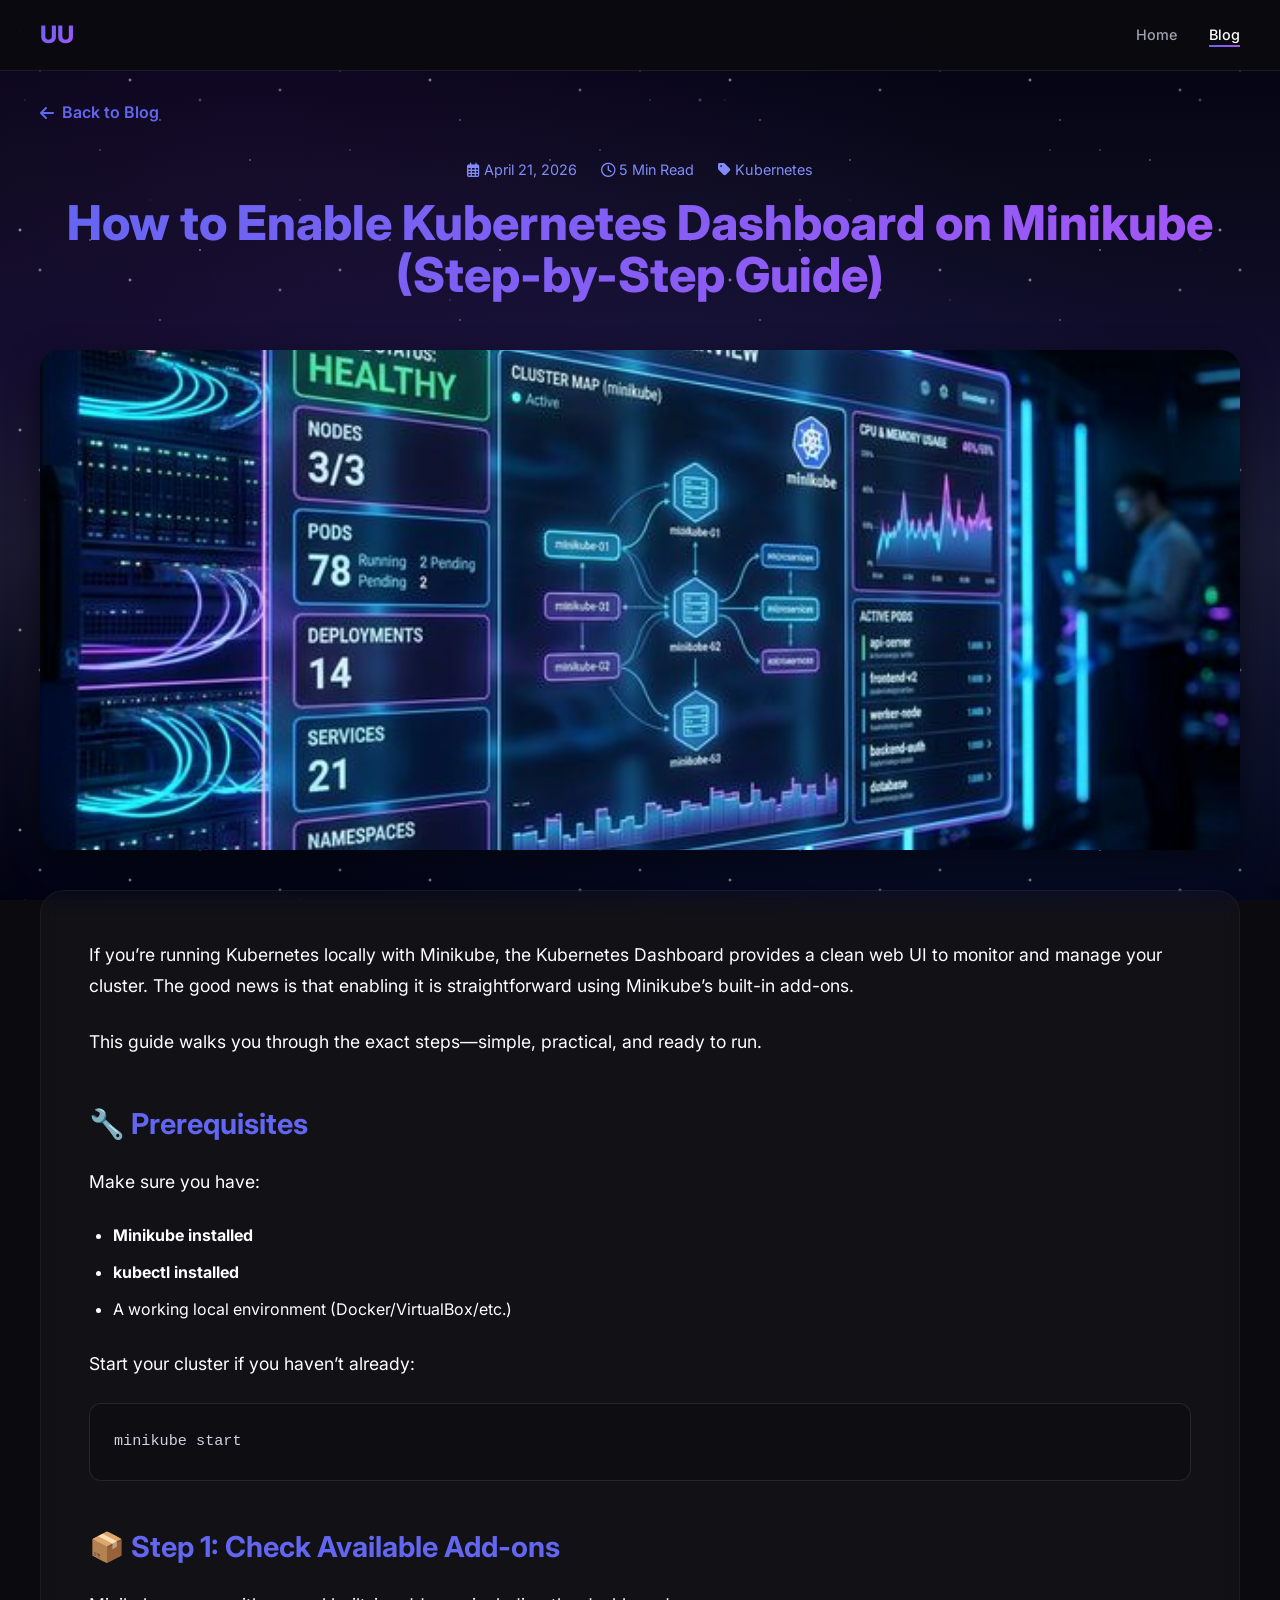
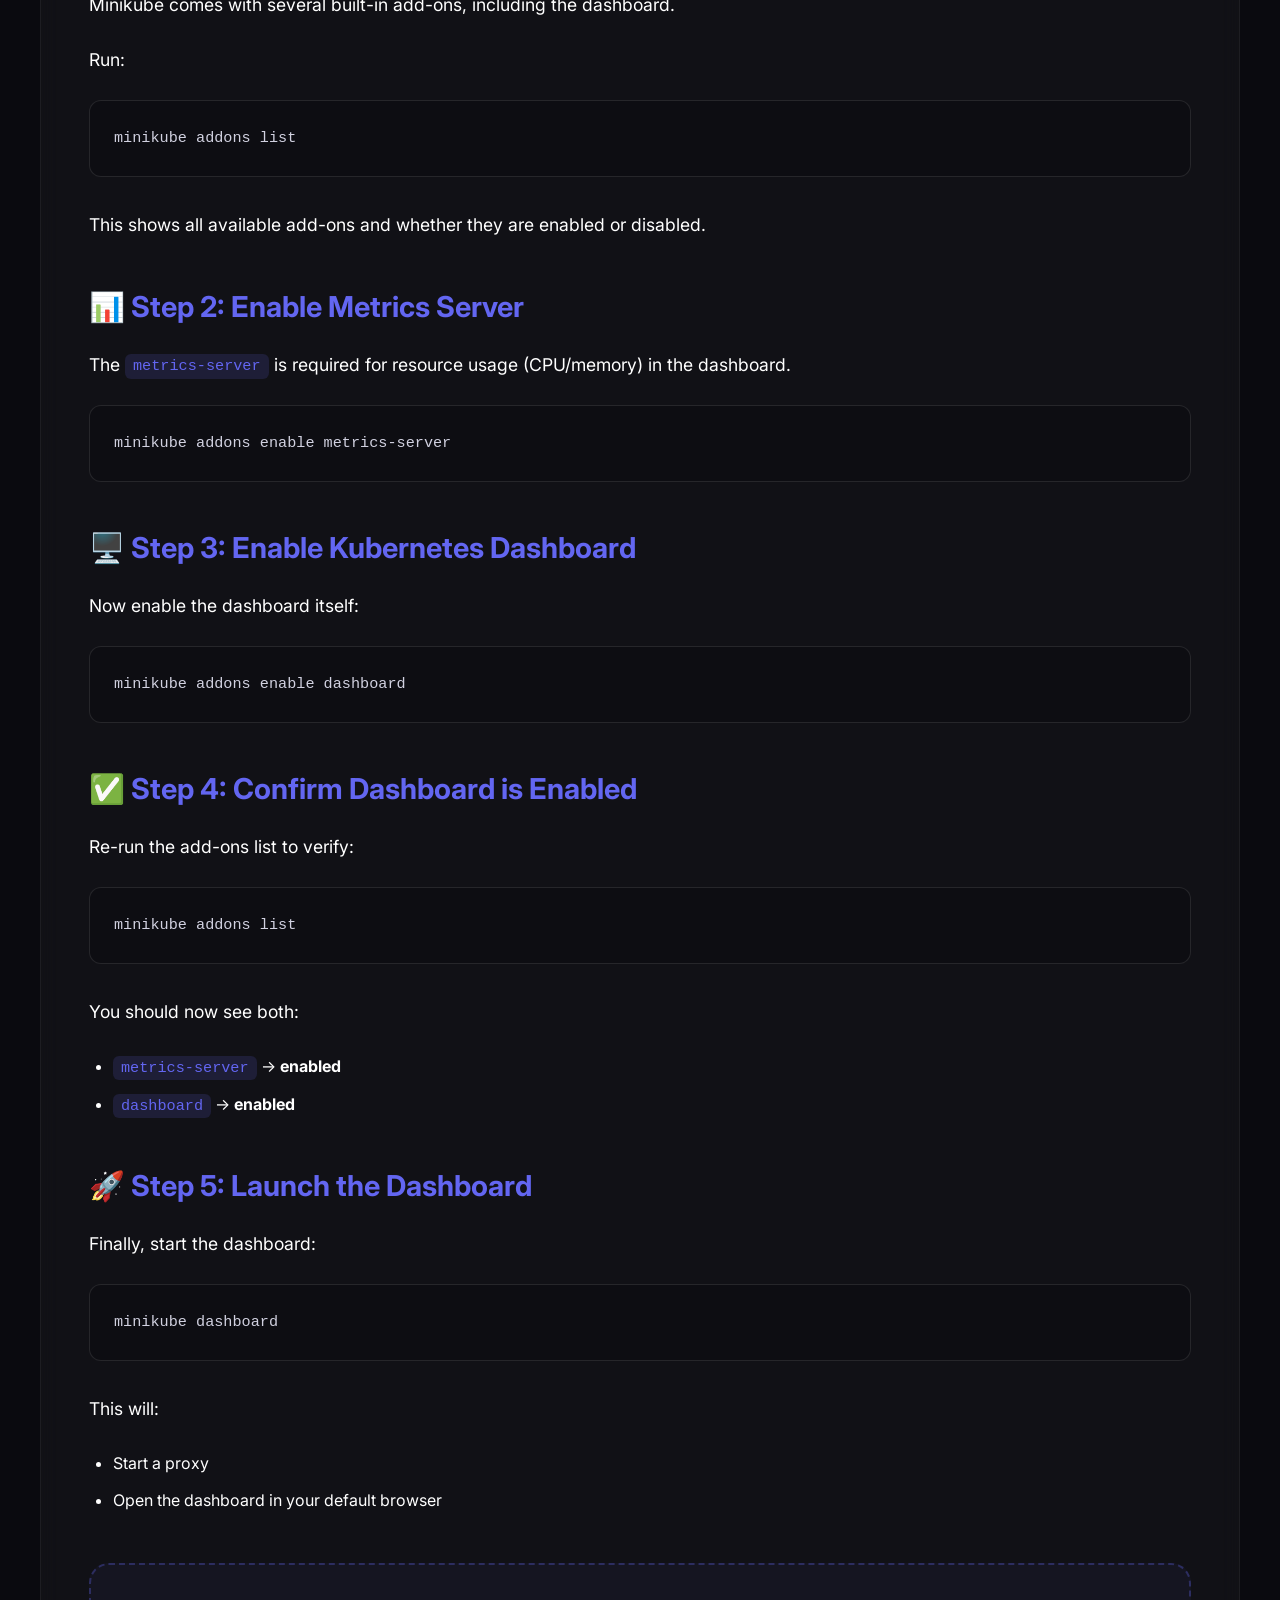
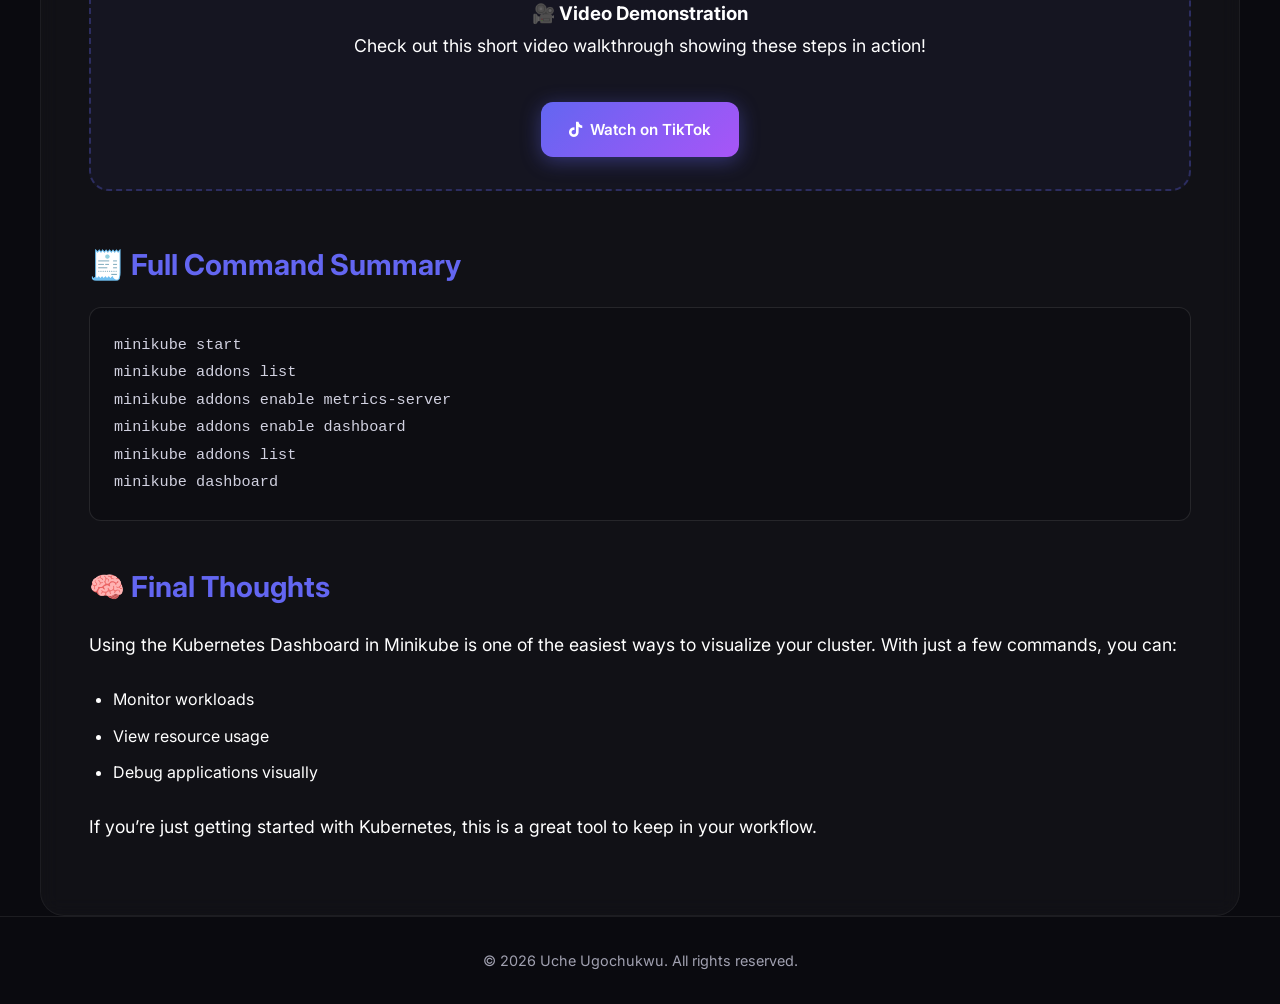
==== blog/kubernetes-dashboard-minikube.html @ 3175a541 "Initialize blog section and add first post: How to Enable Kubernetes Dashboard on Minikube" ====
<!DOCTYPE html>
<html lang="en">

<head>
    <meta charset="UTF-8">
    <meta name="viewport" content="width=device-width, initial-scale=1.0">
    <meta name="description" content="Learn how to enable the Kubernetes Dashboard on Minikube with this step-by-step guide. Visualize and manage your local cluster easily.">
    <title>How to Enable Kubernetes Dashboard on Minikube | Uche Ugochukwu Blog</title>
    <link rel="stylesheet" href="../styles.css">
    <link href="https://fonts.googleapis.com/css2?family=Inter:wght@300;400;500;600;700;800&display=swap" rel="stylesheet">
    <link rel="stylesheet" href="https://cdnjs.cloudflare.com/ajax/libs/font-awesome/6.4.0/css/all.min.css">
    <style>
        .blog-post-page {
            padding-top: 100px;
            min-height: 100vh;
        }
        .blog-header {
            margin-bottom: 3rem;
            text-align: center;
        }
        .blog-featured-image {
            width: 100%;
            max-height: 500px;
            object-fit: cover;
            border-radius: 20px;
            margin-bottom: 2rem;
            box-shadow: 0 10px 30px rgba(0, 0, 0, 0.5);
        }
        .blog-meta {
            color: var(--accent-secondary);
            font-size: 0.9rem;
            margin-bottom: 1rem;
            display: flex;
            justify-content: center;
            gap: 1.5rem;
        }
        .blog-content {
            background: rgba(255, 255, 255, 0.03);
            backdrop-filter: blur(10px);
            border: 1px solid rgba(255, 255, 255, 0.05);
            padding: 3rem;
            border-radius: 24px;
            line-height: 1.8;
            color: var(--text-primary);
        }
        .blog-content h2 {
            color: var(--accent-primary);
            margin: 2.5rem 0 1rem;
            font-size: 1.8rem;
        }
        .blog-content p {
            margin-bottom: 1.5rem;
            font-size: 1.1rem;
        }
        .blog-content ul {
            margin-bottom: 1.5rem;
            padding-left: 1.5rem;
        }
        .blog-content li {
            margin-bottom: 0.5rem;
        }
        .blog-content code {
            background: rgba(99, 102, 241, 0.15);
            color: var(--accent-primary);
            padding: 0.2rem 0.5rem;
            border-radius: 6px;
            font-family: 'Courier New', Courier, monospace;
            font-size: 0.95rem;
        }
        .blog-content pre {
            background: #0d0d12;
            padding: 1.5rem;
            border-radius: 12px;
            overflow-x: auto;
            border: 1px solid rgba(255, 255, 255, 0.1);
            margin-bottom: 2rem;
        }
        .blog-content pre code {
            background: transparent;
            color: #d1d1e0;
            padding: 0;
            display: block;
        }
        .video-box {
            margin: 3rem 0;
            padding: 2rem;
            background: rgba(99, 102, 241, 0.05);
            border: 2px dashed rgba(99, 102, 241, 0.3);
            border-radius: 20px;
            text-align: center;
        }
        .video-box .btn {
            margin-top: 1rem;
        }
        .back-link {
            display: inline-flex;
            align-items: center;
            gap: 0.5rem;
            color: var(--accent-primary);
            text-decoration: none;
            font-weight: 600;
            margin-bottom: 2rem;
            transition: var(--transition-fast);
        }
        .back-link:hover {
            transform: translateX(-5px);
        }
        @media (max-width: 768px) {
            .blog-content {
                padding: 1.5rem;
            }
        }
    </style>
</head>

<body>
    <!-- Animated Background -->
    <div class="bg-animation">
        <div class="space-gradient"></div>
        <div class="stars"></div>
        <div class="stars2"></div>
        <div class="stars3"></div>
        <div class="aurora"></div>
    </div>

    <!-- Navigation -->
    <nav class="navbar scrolled">
        <div class="nav-container">
            <a href="../index.html#home" class="nav-logo">
                <span class="logo-text">UU</span>
            </a>
            <ul class="nav-menu">
                <li><a href="../index.html#home" class="nav-link">Home</a></li>
                <li><a href="../index.html#blog" class="nav-link active">Blog</a></li>
            </ul>
        </div>
    </nav>

    <main class="blog-post-page container">
        <a href="../index.html#blog" class="back-link">
            <i class="fas fa-arrow-left"></i> Back to Blog
        </a>

        <article>
            <header class="blog-header">
                <div class="blog-meta">
                    <span><i class="far fa-calendar-alt"></i> April 21, 2026</span>
                    <span><i class="far fa-clock"></i> 5 Min Read</span>
                    <span><i class="fas fa-tag"></i> Kubernetes</span>
                </div>
                <h1 class="hero-name" style="font-size: 3rem; -webkit-text-fill-color: initial; background: var(--accent-gradient); -webkit-background-clip: text; background-clip: text; color: transparent;">
                    How to Enable Kubernetes Dashboard on Minikube (Step-by-Step Guide)
                </h1>
            </header>

            <img src="../assets/blog-images/kubernetes-dashboard.png" alt="Kubernetes Dashboard on Minikube" class="blog-featured-image">

            <div class="blog-content">
                <p>If you’re running Kubernetes locally with Minikube, the Kubernetes Dashboard provides a clean web UI to monitor and manage your cluster. The good news is that enabling it is straightforward using Minikube’s built-in add-ons.</p>

                <p>This guide walks you through the exact steps—simple, practical, and ready to run.</p>

                <h2>🔧 Prerequisites</h2>
                <p>Make sure you have:</p>
                <ul>
                    <li><strong>Minikube installed</strong></li>
                    <li><strong>kubectl installed</strong></li>
                    <li>A working local environment (Docker/VirtualBox/etc.)</li>
                </ul>
                <p>Start your cluster if you haven’t already:</p>
                <pre><code>minikube start</code></pre>

                <h2>📦 Step 1: Check Available Add-ons</h2>
                <p>Minikube comes with several built-in add-ons, including the dashboard.</p>
                <p>Run:</p>
                <pre><code>minikube addons list</code></pre>
                <p>This shows all available add-ons and whether they are enabled or disabled.</p>

                <h2>📊 Step 2: Enable Metrics Server</h2>
                <p>The <code>metrics-server</code> is required for resource usage (CPU/memory) in the dashboard.</p>
                <pre><code>minikube addons enable metrics-server</code></pre>

                <h2>🖥️ Step 3: Enable Kubernetes Dashboard</h2>
                <p>Now enable the dashboard itself:</p>
                <pre><code>minikube addons enable dashboard</code></pre>

                <h2>✅ Step 4: Confirm Dashboard is Enabled</h2>
                <p>Re-run the add-ons list to verify:</p>
                <pre><code>minikube addons list</code></pre>
                <p>You should now see both:</p>
                <ul>
                    <li><code>metrics-server</code> &rarr; <strong>enabled</strong></li>
                    <li><code>dashboard</code> &rarr; <strong>enabled</strong></li>
                </ul>

                <h2>🚀 Step 5: Launch the Dashboard</h2>
                <p>Finally, start the dashboard:</p>
                <pre><code>minikube dashboard</code></pre>
                <p>This will:</p>
                <ul>
                    <li>Start a proxy</li>
                    <li>Open the dashboard in your default browser</li>
                </ul>

                <div class="video-box">
                    <h3>🎥 Video Demonstration</h3>
                    <p>Check out this short video walkthrough showing these steps in action!</p>
                    <a href="https://www.tiktok.com/@lightcloud9/video/7619364227601435926?is_from_webapp=1&sender_device=pc&web_id=7511774619469268485" target="_blank" class="btn btn-primary">
                        <i class="fab fa-tiktok"></i> Watch on TikTok
                    </a>
                </div>

                <h2>🧾 Full Command Summary</h2>
                <pre><code>minikube start
minikube addons list
minikube addons enable metrics-server
minikube addons enable dashboard
minikube addons list
minikube dashboard</code></pre>

                <h2>🧠 Final Thoughts</h2>
                <p>Using the Kubernetes Dashboard in Minikube is one of the easiest ways to visualize your cluster. With just a few commands, you can:</p>
                <ul>
                    <li>Monitor workloads</li>
                    <li>View resource usage</li>
                    <li>Debug applications visually</li>
                </ul>
                <p>If you’re just getting started with Kubernetes, this is a great tool to keep in your workflow.</p>
            </div>
        </article>
    </main>

    <!-- Footer -->
    <footer class="footer">
        <div class="container">
            <p>&copy; 2026 Uche Ugochukwu. All rights reserved.</p>
        </div>
    </footer>

    <script src="../script.js"></script>
</body>

</html>
---- styles.css ----
/* ========================================
   CSS Reset & Base Styles
   ======================================== */
*,
*::before,
*::after {
  margin: 0;
  padding: 0;
  box-sizing: border-box;
}

:root {
  /* Colors - Dark Theme */
  --bg-primary: #0a0a0f;
  --bg-secondary: #12121a;
  --bg-card: #1a1a25;
  --text-primary: #ffffff;
  --text-secondary: #a0a0b0;
  --accent-primary: #6366f1;
  --accent-secondary: #818cf8;
  --accent-gradient: linear-gradient(135deg, #6366f1 0%, #a855f7 100%);
  --accent-glow: rgba(99, 102, 241, 0.4);
  --border-color: rgba(255, 255, 255, 0.08);

  /* Typography */
  --font-main: "Inter", -apple-system, BlinkMacSystemFont, sans-serif;

  /* Animations */
  --transition-fast: 0.2s ease;
  --transition-medium: 0.4s ease;
  --transition-slow: 0.6s ease;
}

html {
  scroll-behavior: smooth;
}

body {
  font-family: var(--font-main);
  background: var(--bg-primary);
  color: var(--text-primary);
  line-height: 1.6;
  overflow-x: hidden;
}

/* ========================================
   Animated Background - Futuristic Cloud Universe
   ======================================== */
.bg-animation {
  position: fixed;
  top: 0;
  left: 0;
  width: 100%;
  height: 100%;
  z-index: -1;
  overflow: hidden;
  background: linear-gradient(
    180deg,
    #020111 0%,
    #0a0a1a 20%,
    #0f0c29 40%,
    #1a1a2e 60%,
    #0a0a1a 80%,
    #020111 100%
  );
}

/* Deep space gradient overlay */
.space-gradient {
  position: absolute;
  inset: 0;
  background: radial-gradient(
      ellipse at 20% 20%,
      rgba(88, 28, 135, 0.15) 0%,
      transparent 50%
    ),
    radial-gradient(
      ellipse at 80% 80%,
      rgba(30, 58, 138, 0.15) 0%,
      transparent 50%
    ),
    radial-gradient(
      ellipse at 50% 50%,
      rgba(99, 102, 241, 0.08) 0%,
      transparent 60%
    );
  animation: gradientShift 20s ease-in-out infinite alternate;
}

@keyframes gradientShift {
  0% {
    opacity: 0.8;
    transform: scale(1);
  }

  100% {
    opacity: 1;
    transform: scale(1.1);
  }
}

/* Stars - Multiple layers */
.stars,
.stars2,
.stars3 {
  position: absolute;
  top: 0;
  left: 0;
  right: 0;
  bottom: 0;
  animation: animateStars linear infinite;
}

.stars {
  background-image: radial-gradient(2px 2px at 20px 30px, #fff, transparent),
    radial-gradient(2px 2px at 40px 70px, rgba(255, 255, 255, 0.8), transparent),
    radial-gradient(1px 1px at 90px 40px, #fff, transparent),
    radial-gradient(
      2px 2px at 130px 80px,
      rgba(255, 255, 255, 0.9),
      transparent
    ),
    radial-gradient(1px 1px at 160px 120px, #fff, transparent),
    radial-gradient(
      1.5px 1.5px at 200px 50px,
      rgba(200, 220, 255, 0.9),
      transparent
    ),
    radial-gradient(1px 1px at 250px 160px, #fff, transparent),
    radial-gradient(
      2px 2px at 280px 90px,
      rgba(255, 255, 255, 0.7),
      transparent
    );
  background-size: 300px 200px;
  animation-duration: 100s;
  opacity: 0.8;
}

.stars2 {
  background-image: radial-gradient(
      1.5px 1.5px at 50px 50px,
      rgba(200, 180, 255, 0.9),
      transparent
    ),
    radial-gradient(1px 1px at 100px 150px, #fff, transparent),
    radial-gradient(
      2px 2px at 200px 100px,
      rgba(180, 200, 255, 0.8),
      transparent
    ),
    radial-gradient(1px 1px at 300px 200px, #fff, transparent),
    radial-gradient(
      1.5px 1.5px at 400px 50px,
      rgba(255, 255, 255, 0.9),
      transparent
    ),
    radial-gradient(
      1px 1px at 450px 300px,
      rgba(220, 200, 255, 0.7),
      transparent
    );
  background-size: 500px 350px;
  animation-duration: 150s;
  opacity: 0.6;
}

.stars3 {
  background-image: radial-gradient(
      1px 1px at 25px 100px,
      rgba(255, 255, 255, 0.6),
      transparent
    ),
    radial-gradient(
      1px 1px at 150px 200px,
      rgba(200, 220, 255, 0.5),
      transparent
    ),
    radial-gradient(
      1.5px 1.5px at 350px 150px,
      rgba(255, 255, 255, 0.7),
      transparent
    ),
    radial-gradient(
      1px 1px at 500px 250px,
      rgba(180, 180, 255, 0.5),
      transparent
    ),
    radial-gradient(1px 1px at 650px 100px, #fff, transparent);
  background-size: 700px 400px;
  animation-duration: 200s;
  opacity: 0.4;
}

/* Twinkling stars effect */
.twinkle-stars {
  position: absolute;
  inset: 0;
  background-image: radial-gradient(
      3px 3px at 100px 100px,
      rgba(255, 255, 255, 1),
      transparent
    ),
    radial-gradient(2px 2px at 300px 200px, rgba(200, 220, 255, 1), transparent),
    radial-gradient(3px 3px at 500px 150px, rgba(255, 220, 200, 1), transparent),
    radial-gradient(2px 2px at 700px 300px, rgba(220, 200, 255, 1), transparent),
    radial-gradient(3px 3px at 200px 400px, rgba(255, 255, 255, 1), transparent),
    radial-gradient(2px 2px at 600px 450px, rgba(200, 255, 255, 1), transparent),
    radial-gradient(3px 3px at 400px 500px, rgba(255, 200, 220, 1), transparent),
    radial-gradient(2px 2px at 800px 100px, rgba(255, 255, 200, 1), transparent);
  background-size: 1000px 600px;
  animation: twinkle 4s ease-in-out infinite;
}

@keyframes twinkle {
  0%,
  100% {
    opacity: 0.3;
  }

  50% {
    opacity: 1;
  }
}

@keyframes animateStars {
  from {
    transform: translateY(0) translateX(0);
  }

  to {
    transform: translateY(-50%) translateX(-25%);
  }
}

/* Nebula clouds */
.nebula {
  position: absolute;
  border-radius: 50%;
  filter: blur(80px);
  opacity: 0.4;
  mix-blend-mode: screen;
}

.nebula-1 {
  width: 600px;
  height: 400px;
  background: linear-gradient(
    135deg,
    rgba(99, 102, 241, 0.6) 0%,
    rgba(168, 85, 247, 0.4) 50%,
    rgba(236, 72, 153, 0.2) 100%
  );
  top: 10%;
  left: -10%;
  animation: nebulaFloat1 30s ease-in-out infinite;
}

.nebula-2 {
  width: 500px;
  height: 500px;
  background: linear-gradient(
    45deg,
    rgba(59, 130, 246, 0.5) 0%,
    rgba(147, 51, 234, 0.4) 50%,
    rgba(99, 102, 241, 0.3) 100%
  );
  top: 50%;
  right: -15%;
  animation: nebulaFloat2 35s ease-in-out infinite;
}

.nebula-3 {
  width: 400px;
  height: 300px;
  background: linear-gradient(
    180deg,
    rgba(6, 182, 212, 0.4) 0%,
    rgba(59, 130, 246, 0.3) 50%,
    rgba(139, 92, 246, 0.2) 100%
  );
  bottom: 10%;
  left: 30%;
  animation: nebulaFloat3 40s ease-in-out infinite;
}

@keyframes nebulaFloat1 {
  0%,
  100% {
    transform: translate(0, 0) scale(1);
  }

  33% {
    transform: translate(50px, 30px) scale(1.1);
  }

  66% {
    transform: translate(-30px, -20px) scale(0.95);
  }
}

@keyframes nebulaFloat2 {
  0%,
  100% {
    transform: translate(0, 0) rotate(0deg);
  }

  50% {
    transform: translate(-40px, 40px) rotate(10deg);
  }
}

@keyframes nebulaFloat3 {
  0%,
  100% {
    transform: translate(0, 0) scale(1);
    opacity: 0.4;
  }

  50% {
    transform: translate(60px, -30px) scale(1.2);
    opacity: 0.6;
  }
}

/* Floating clouds */
.cloud {
  position: absolute;
  background: linear-gradient(
    180deg,
    rgba(255, 255, 255, 0.08) 0%,
    rgba(200, 200, 255, 0.04) 50%,
    transparent 100%
  );
  border-radius: 100px;
  filter: blur(30px);
}

.cloud-1 {
  width: 400px;
  height: 80px;
  top: 15%;
  left: -100px;
  animation: cloudFloat 60s linear infinite;
}

.cloud-2 {
  width: 300px;
  height: 60px;
  top: 35%;
  left: -100px;
  animation: cloudFloat 80s linear infinite;
  animation-delay: -20s;
}

.cloud-3 {
  width: 500px;
  height: 100px;
  top: 60%;
  left: -100px;
  animation: cloudFloat 70s linear infinite;
  animation-delay: -40s;
}

.cloud-4 {
  width: 350px;
  height: 70px;
  top: 80%;
  left: -100px;
  animation: cloudFloat 90s linear infinite;
  animation-delay: -10s;
}

@keyframes cloudFloat {
  0% {
    transform: translateX(-400px);
    opacity: 0;
  }

  10% {
    opacity: 0.6;
  }

  90% {
    opacity: 0.6;
  }

  100% {
    transform: translateX(calc(100vw + 400px));
    opacity: 0;
  }
}

/* Shooting stars */
.shooting-star {
  position: absolute;
  width: 150px;
  height: 2px;
  background: linear-gradient(
    90deg,
    rgba(255, 255, 255, 1) 0%,
    rgba(255, 255, 255, 0.8) 30%,
    rgba(200, 220, 255, 0.4) 60%,
    transparent 100%
  );
  border-radius: 50%;
  opacity: 0;
  transform: rotate(-45deg);
}

.shooting-star::before {
  content: "";
  position: absolute;
  width: 8px;
  height: 8px;
  border-radius: 50%;
  background: #fff;
  box-shadow: 0 0 10px 2px rgba(255, 255, 255, 0.8),
    0 0 20px 4px rgba(200, 220, 255, 0.5);
  left: 0;
  top: -3px;
}

.shooting-star-1 {
  top: 10%;
  left: 20%;
  animation: shootingStar 8s ease-in-out infinite;
}

.shooting-star-2 {
  top: 30%;
  left: 60%;
  animation: shootingStar 12s ease-in-out infinite;
  animation-delay: -4s;
}

.shooting-star-3 {
  top: 50%;
  left: 40%;
  animation: shootingStar 10s ease-in-out infinite;
  animation-delay: -7s;
}

@keyframes shootingStar {
  0%,
  90%,
  100% {
    opacity: 0;
    transform: rotate(-45deg) translateX(0);
  }

  92% {
    opacity: 1;
  }

  95% {
    opacity: 1;
    transform: rotate(-45deg) translateX(400px);
  }

  98% {
    opacity: 0;
    transform: rotate(-45deg) translateX(600px);
  }
}

/* Glowing particles */
.particles {
  position: absolute;
  inset: 0;
  background-image: radial-gradient(
      4px 4px at 10% 20%,
      rgba(99, 102, 241, 0.6),
      transparent
    ),
    radial-gradient(3px 3px at 30% 60%, rgba(168, 85, 247, 0.5), transparent),
    radial-gradient(4px 4px at 50% 30%, rgba(59, 130, 246, 0.6), transparent),
    radial-gradient(3px 3px at 70% 70%, rgba(6, 182, 212, 0.5), transparent),
    radial-gradient(4px 4px at 85% 40%, rgba(236, 72, 153, 0.4), transparent),
    radial-gradient(3px 3px at 15% 85%, rgba(139, 92, 246, 0.5), transparent),
    radial-gradient(4px 4px at 90% 10%, rgba(99, 102, 241, 0.5), transparent),
    radial-gradient(3px 3px at 45% 90%, rgba(168, 85, 247, 0.4), transparent);
  background-size: 100% 100%;
  animation: particleFloat 15s ease-in-out infinite;
}

@keyframes particleFloat {
  0%,
  100% {
    transform: translateY(0) scale(1);
    opacity: 0.6;
  }

  50% {
    transform: translateY(-20px) scale(1.1);
    opacity: 1;
  }
}

/* Aurora effect */
.aurora {
  position: absolute;
  bottom: 0;
  left: 0;
  right: 0;
  height: 40%;
  background: linear-gradient(
    180deg,
    transparent 0%,
    rgba(99, 102, 241, 0.03) 30%,
    rgba(168, 85, 247, 0.05) 50%,
    rgba(6, 182, 212, 0.04) 70%,
    rgba(59, 130, 246, 0.03) 100%
  );
  filter: blur(60px);
  animation: aurora 20s ease-in-out infinite;
  pointer-events: none;
}

@keyframes aurora {
  0%,
  100% {
    transform: translateX(-5%) skewX(-5deg);
    opacity: 0.5;
  }

  50% {
    transform: translateX(5%) skewX(5deg);
    opacity: 0.8;
  }
}

/* Mouse-following clouds */
.mouse-clouds {
  position: absolute;
  inset: 0;
  pointer-events: none;
  overflow: hidden;
}

.mouse-cloud {
  position: absolute;
  border-radius: 50%;
  pointer-events: none;
  will-change: transform, opacity;
  mix-blend-mode: screen;
}

.mouse-cloud-inner {
  width: 100%;
  height: 100%;
  border-radius: 50%;
  background: radial-gradient(
    circle at center,
    rgba(255, 255, 255, 0.15) 0%,
    rgba(200, 220, 255, 0.1) 30%,
    rgba(139, 92, 246, 0.08) 50%,
    transparent 70%
  );
  filter: blur(20px);
  animation: cloudPulse 3s ease-in-out infinite;
}

.mouse-cloud.type-1 .mouse-cloud-inner {
  background: radial-gradient(
    circle at center,
    rgba(99, 102, 241, 0.2) 0%,
    rgba(168, 85, 247, 0.15) 40%,
    transparent 70%
  );
}

.mouse-cloud.type-2 .mouse-cloud-inner {
  background: radial-gradient(
    circle at center,
    rgba(6, 182, 212, 0.18) 0%,
    rgba(59, 130, 246, 0.12) 40%,
    transparent 70%
  );
}

.mouse-cloud.type-3 .mouse-cloud-inner {
  background: radial-gradient(
    circle at center,
    rgba(236, 72, 153, 0.15) 0%,
    rgba(168, 85, 247, 0.1) 40%,
    transparent 70%
  );
}

@keyframes cloudPulse {
  0%,
  100% {
    transform: scale(1);
    opacity: 0.8;
  }

  50% {
    transform: scale(1.1);
    opacity: 1;
  }
}

/* Mouse glow trail */
.mouse-glow {
  position: fixed;
  width: 300px;
  height: 300px;
  border-radius: 50%;
  pointer-events: none;
  z-index: 0;
  background: radial-gradient(
    circle at center,
    rgba(99, 102, 241, 0.15) 0%,
    rgba(139, 92, 246, 0.1) 30%,
    rgba(168, 85, 247, 0.05) 50%,
    transparent 70%
  );
  filter: blur(40px);
  transform: translate(-50%, -50%);
  transition: opacity 0.3s ease;
  mix-blend-mode: screen;
}

/* ========================================
   Navigation
   ======================================== */
.navbar {
  position: fixed;
  top: 0;
  left: 0;
  right: 0;
  z-index: 1000;
  padding: 1rem 2rem;
  transition: var(--transition-medium);
  background: transparent;
}

.navbar.scrolled {
  background: rgba(10, 10, 15, 0.9);
  backdrop-filter: blur(20px);
  border-bottom: 1px solid var(--border-color);
}

.nav-container {
  max-width: 1200px;
  margin: 0 auto;
  display: flex;
  justify-content: space-between;
  align-items: center;
}

.nav-logo {
  text-decoration: none;
}

.logo-text {
  font-size: 1.5rem;
  font-weight: 800;
  background: var(--accent-gradient);
  -webkit-background-clip: text;
  background-clip: text;
  -webkit-text-fill-color: transparent;
}

.nav-menu {
  display: flex;
  list-style: none;
  gap: 2rem;
}

.nav-link {
  text-decoration: none;
  color: var(--text-secondary);
  font-weight: 500;
  font-size: 0.9rem;
  transition: var(--transition-fast);
  position: relative;
}

.nav-link::after {
  content: "";
  position: absolute;
  bottom: -4px;
  left: 0;
  width: 0;
  height: 2px;
  background: var(--accent-gradient);
  transition: var(--transition-fast);
}

.nav-link:hover,
.nav-link.active {
  color: var(--text-primary);
}

.nav-link:hover::after,
.nav-link.active::after {
  width: 100%;
}

.hamburger {
  display: none;
  flex-direction: column;
  gap: 5px;
  cursor: pointer;
}

.bar {
  width: 25px;
  height: 3px;
  background: var(--text-primary);
  border-radius: 3px;
  transition: var(--transition-fast);
}

/* ========================================
   Hero Section
   ======================================== */
.hero {
  min-height: 100vh;
  display: flex;
  flex-direction: column;
  justify-content: center;
  align-items: center;
  padding: 6rem 2rem 2rem;
  position: relative;
}

.hero-content {
  max-width: 1200px;
  width: 100%;
  display: grid;
  grid-template-columns: 1fr 1fr;
  gap: 4rem;
  align-items: center;
}

.hero-greeting {
  color: var(--accent-primary);
  font-weight: 500;
  font-size: 1.1rem;
  margin-bottom: 0.5rem;
}

.hero-name {
  font-size: 4rem;
  font-weight: 800;
  line-height: 1.1;
  margin-bottom: 1rem;
  background: linear-gradient(135deg, #fff 0%, #a0a0b0 100%);
  -webkit-background-clip: text;
  -webkit-text-fill-color: transparent;
  background-clip: text;
}

.hero-title {
  font-size: 1.5rem;
  font-weight: 600;
  color: var(--text-secondary);
  margin-bottom: 0.5rem;
}

.hero-subtitle {
  font-size: 1rem;
  color: var(--accent-secondary);
  margin-bottom: 2rem;
}

.hero-cta {
  display: flex;
  gap: 1rem;
  margin-bottom: 2rem;
}

.btn {
  padding: 0.875rem 1.75rem;
  border-radius: 12px;
  font-weight: 600;
  font-size: 0.95rem;
  text-decoration: none;
  transition: var(--transition-medium);
  display: inline-flex;
  align-items: center;
  gap: 0.5rem;
}

.btn-primary {
  background: var(--accent-gradient);
  color: white;
  box-shadow: 0 4px 20px var(--accent-glow);
}

.btn-primary:hover {
  transform: translateY(-3px);
  box-shadow: 0 8px 30px var(--accent-glow);
}

.btn-secondary {
  background: transparent;
  color: var(--text-primary);
  border: 2px solid var(--border-color);
}

.btn-secondary:hover {
  border-color: var(--accent-primary);
  background: rgba(99, 102, 241, 0.1);
}

.hero-social {
  display: flex;
  gap: 1rem;
}

.hero-social a {
  width: 45px;
  height: 45px;
  border-radius: 12px;
  background: var(--bg-card);
  border: 1px solid var(--border-color);
  display: flex;
  align-items: center;
  justify-content: center;
  color: var(--text-secondary);
  font-size: 1.2rem;
  transition: var(--transition-fast);
}

.hero-social a:hover {
  background: var(--accent-gradient);
  color: white;
  transform: translateY(-3px);
}

.hero-image {
  display: flex;
  justify-content: center;
  align-items: center;
}

.image-wrapper {
  position: relative;
  width: 350px;
  height: 350px;
}

.image-wrapper img {
  width: 100%;
  height: 100%;
  object-fit: cover;
  border-radius: 50%;
  border: 4px solid var(--bg-card);
  box-shadow: 0 0 60px var(--accent-glow);
}

.image-glow {
  position: absolute;
  inset: -20px;
  border-radius: 50%;
  background: var(--accent-gradient);
  opacity: 0.2;
  filter: blur(40px);
  z-index: -1;
  animation: pulse 4s ease-in-out infinite;
}

@keyframes pulse {
  0%,
  100% {
    opacity: 0.2;
    transform: scale(1);
  }

  50% {
    opacity: 0.3;
    transform: scale(1.05);
  }
}

.scroll-indicator {
  position: absolute;
  bottom: 2rem;
  display: flex;
  flex-direction: column;
  align-items: center;
  gap: 0.5rem;
  color: var(--text-secondary);
  font-size: 0.8rem;
  animation: bounce 2s infinite;
}

.mouse {
  width: 26px;
  height: 40px;
  border: 2px solid var(--text-secondary);
  border-radius: 20px;
  display: flex;
  justify-content: center;
  padding-top: 8px;
}

.wheel {
  width: 4px;
  height: 8px;
  background: var(--text-secondary);
  border-radius: 2px;
  animation: scroll 2s infinite;
}

@keyframes bounce {
  0%,
  100% {
    transform: translateY(0);
  }

  50% {
    transform: translateY(10px);
  }
}

@keyframes scroll {
  0% {
    opacity: 1;
    transform: translateY(0);
  }

  100% {
    opacity: 0;
    transform: translateY(10px);
  }
}

/* ========================================
   Animation Classes
   ======================================== */
.animate-fade-in {
  animation: fadeIn 0.8s ease forwards;
}

.animate-slide-up {
  animation: slideUp 0.8s ease forwards;
}

.animate-slide-up-delay {
  animation: slideUp 0.8s ease 0.2s forwards;
  opacity: 0;
}

.animate-fade-in-delay {
  animation: fadeIn 0.8s ease 0.4s forwards;
  opacity: 0;
}

.animate-fade-in-delay-2 {
  animation: fadeIn 0.8s ease 0.6s forwards;
  opacity: 0;
}

.animate-fade-in-delay-3 {
  animation: fadeIn 0.8s ease 0.8s forwards;
  opacity: 0;
}

.animate-float {
  animation: float 6s ease-in-out infinite;
}

@keyframes fadeIn {
  from {
    opacity: 0;
  }

  to {
    opacity: 1;
  }
}

@keyframes slideUp {
  from {
    opacity: 0;
    transform: translateY(30px);
  }

  to {
    opacity: 1;
    transform: translateY(0);
  }
}

@keyframes float {
  0%,
  100% {
    transform: translateY(0);
  }

  50% {
    transform: translateY(-20px);
  }
}

/* ========================================
   Sections
   ======================================== */
.section {
  padding: 6rem 2rem;
}

.container {
  max-width: 1200px;
  margin: 0 auto;
}

.section-title {
  font-size: 2.5rem;
  font-weight: 700;
  text-align: center;
  margin-bottom: 3rem;
  position: relative;
}

.section-title::after {
  content: "";
  position: absolute;
  bottom: -10px;
  left: 50%;
  transform: translateX(-50%);
  width: 60px;
  height: 4px;
  background: var(--accent-gradient);
  border-radius: 2px;
}

/* ========================================
   About Section
   ======================================== */
.about-content {
  max-width: 800px;
  margin: 0 auto;
}

.about-text p {
  color: var(--text-secondary);
  margin-bottom: 1.5rem;
  font-size: 1.1rem;
  line-height: 1.8;
}

.about-text strong {
  color: var(--text-primary);
}

.skills-grid {
  display: grid;
  grid-template-columns: repeat(auto-fit, minmax(120px, 1fr));
  gap: 1rem;
  margin-top: 2rem;
}

.skill-item {
  background: var(--bg-card);
  border: 1px solid var(--border-color);
  border-radius: 12px;
  padding: 1.25rem;
  text-align: center;
  transition: var(--transition-medium);
}

.skill-item:hover {
  border-color: var(--accent-primary);
  transform: translateY(-5px);
  box-shadow: 0 10px 40px rgba(99, 102, 241, 0.15);
}

.skill-item i {
  font-size: 2rem;
  color: var(--accent-primary);
  margin-bottom: 0.5rem;
  display: block;
}

.skill-item span {
  font-size: 0.9rem;
  color: var(--text-secondary);
}

/* ========================================
   Experience Timeline
   ======================================== */
.timeline {
  position: relative;
  max-width: 800px;
  margin: 0 auto;
}

.timeline::before {
  content: "";
  position: absolute;
  left: 0;
  top: 0;
  bottom: 0;
  width: 2px;
  background: var(--border-color);
}

.timeline-item {
  position: relative;
  padding-left: 2.5rem;
  padding-bottom: 2.5rem;
}

.timeline-item:last-child {
  padding-bottom: 0;
}

.timeline-dot {
  position: absolute;
  left: -6px;
  top: 0;
  width: 14px;
  height: 14px;
  border-radius: 50%;
  background: var(--accent-gradient);
  box-shadow: 0 0 20px var(--accent-glow);
}

.timeline-content {
  background: var(--bg-card);
  border: 1px solid var(--border-color);
  border-radius: 16px;
  padding: 1.5rem;
  transition: var(--transition-medium);
}

.timeline-content:hover {
  border-color: var(--accent-primary);
  transform: translateX(10px);
}

.timeline-header {
  display: flex;
  justify-content: space-between;
  align-items: flex-start;
  flex-wrap: wrap;
  gap: 0.5rem;
  margin-bottom: 0.5rem;
}

.timeline-header h3 {
  font-size: 1.2rem;
  font-weight: 600;
}

.timeline-date {
  color: var(--accent-primary);
  font-size: 0.85rem;
  font-weight: 500;
}

.timeline-company {
  color: var(--text-secondary);
  font-size: 0.95rem;
  font-weight: 500;
  margin-bottom: 0.25rem;
}

.timeline-location {
  color: var(--text-secondary);
  font-size: 0.85rem;
  margin-bottom: 0.75rem;
}

.timeline-location i {
  margin-right: 0.25rem;
}

.timeline-description {
  color: var(--text-secondary);
  font-size: 0.9rem;
  line-height: 1.7;
  margin-bottom: 1rem;
}

.timeline-skills {
  display: flex;
  flex-wrap: wrap;
  gap: 0.5rem;
}

.timeline-skills span {
  background: rgba(99, 102, 241, 0.15);
  color: var(--accent-secondary);
  padding: 0.25rem 0.75rem;
  border-radius: 20px;
  font-size: 0.8rem;
  font-weight: 500;
}

/* ========================================
   Projects Grid
   ======================================== */
.projects-grid {
  display: grid;
  grid-template-columns: repeat(auto-fit, minmax(280px, 1fr));
  gap: 2rem;
}

.project-card {
  background: var(--bg-card);
  border: 1px solid var(--border-color);
  border-radius: 20px;
  padding: 2rem;
  transition: var(--transition-medium);
  position: relative;
  overflow: hidden;
}

.project-card::before {
  content: "";
  position: absolute;
  top: 0;
  left: 0;
  right: 0;
  height: 3px;
  background: var(--accent-gradient);
  transform: scaleX(0);
  transition: var(--transition-medium);
}

.project-card:hover {
  transform: translateY(-10px);
  border-color: var(--accent-primary);
  box-shadow: 0 20px 60px rgba(99, 102, 241, 0.15);
}

.project-card:hover::before {
  transform: scaleX(1);
}

.project-icon {
  width: 60px;
  height: 60px;
  background: rgba(99, 102, 241, 0.15);
  border-radius: 16px;
  display: flex;
  align-items: center;
  justify-content: center;
  margin-bottom: 1.5rem;
}

.project-icon i {
  font-size: 1.5rem;
  color: var(--accent-primary);
}

.project-card h3 {
  font-size: 1.2rem;
  font-weight: 600;
  margin-bottom: 0.75rem;
}

.project-card > p {
  color: var(--text-secondary);
  font-size: 0.9rem;
  line-height: 1.6;
  margin-bottom: 1.25rem;
}

.project-tech {
  display: flex;
  flex-wrap: wrap;
  gap: 0.5rem;
  margin-bottom: 1.5rem;
}

.project-tech span {
  background: var(--bg-secondary);
  color: var(--text-secondary);
  padding: 0.25rem 0.75rem;
  border-radius: 6px;
  font-size: 0.75rem;
  font-weight: 500;
}

.project-link {
  color: var(--accent-primary);
  text-decoration: none;
  font-weight: 600;
  font-size: 0.9rem;
  display: inline-flex;
  align-items: center;
  gap: 0.5rem;
  transition: var(--transition-fast);
}

.project-link i {
  transition: var(--transition-fast);
}

.project-link:hover {
  color: var(--accent-secondary);
}

.project-link:hover i {
  transform: translateX(5px);
}

/* ========================================
   Certifications
   ======================================== */
.certs-grid {
  display: grid;
  grid-template-columns: repeat(auto-fit, minmax(300px, 1fr));
  gap: 2rem;
  max-width: 800px;
  margin: 0 auto;
}

.cert-card {
  background: var(--bg-card);
  border: 1px solid var(--border-color);
  border-radius: 20px;
  padding: 2rem;
  text-align: center;
  text-decoration: none;
  color: inherit;
  transition: var(--transition-medium);
}

.cert-card:hover {
  transform: translateY(-10px);
  border-color: var(--accent-primary);
  box-shadow: 0 20px 60px rgba(99, 102, 241, 0.15);
}

.cert-badge {
  width: 120px;
  height: 120px;
  margin: 0 auto 1.5rem;
}

.cert-badge img {
  width: 100%;
  height: 100%;
  object-fit: contain;
}

.cert-card h3 {
  font-size: 1.1rem;
  font-weight: 600;
  margin-bottom: 0.5rem;
}

.cert-card > p {
  color: var(--text-secondary);
  font-size: 0.9rem;
  margin-bottom: 1rem;
}

.cert-verify {
  color: var(--accent-primary);
  font-size: 0.85rem;
  font-weight: 600;
}

.cert-verify i {
  margin-left: 0.25rem;
}

/* ========================================
   Testimonials
   ======================================== */
.verification-buttons {
  display: flex;
  justify-content: center;
  gap: 0.75rem;
  flex-wrap: wrap;
  margin-bottom: 2.5rem;
  padding: 0 1rem;
}

.verify-btn {
  padding: 0.65rem 1.25rem;
  border-radius: 10px;
  font-weight: 600;
  font-size: 0.85rem;
  text-decoration: none;
  display: inline-flex;
  align-items: center;
  gap: 0.5rem;
  transition: var(--transition-medium);
  white-space: nowrap;
}

.linkedin-btn {
  background: #0077b5;
  color: white;
}

.linkedin-btn:hover {
  background: #005885;
  transform: translateY(-3px);
}

.upwork-btn {
  background: #14a800;
  color: white;
}

.upwork-btn:hover {
  background: #0e7a00;
  transform: translateY(-3px);
}

.fiverr-btn {
  background: #1dbf73;
  color: white;
}

.fiverr-btn:hover {
  background: #149c5c;
  transform: translateY(-3px);
}

.testimonials-grid {
  display: grid;
  grid-template-columns: repeat(auto-fit, minmax(300px, 1fr));
  gap: 2rem;
}

.testimonial-card {
  background: var(--bg-card);
  border: 1px solid var(--border-color);
  border-radius: 20px;
  padding: 2rem;
  transition: var(--transition-medium);
}

.testimonial-card:hover {
  transform: translateY(-5px);
  border-color: var(--accent-primary);
}

.testimonial-platform {
  font-size: 0.85rem;
  font-weight: 600;
  margin-bottom: 1rem;
  display: flex;
  align-items: center;
  gap: 0.5rem;
}

.linkedin-card .testimonial-platform {
  color: #0077b5;
}

.upwork-card .testimonial-platform {
  color: #14a800;
}

.fiverr-card .testimonial-platform {
  color: #1dbf73;
}

.linkedin-card {
  border-left: 3px solid #0077b5;
}

.upwork-card {
  border-left: 3px solid #14a800;
}

.fiverr-card {
  border-left: 3px solid #1dbf73;
}

.testimonial-stars {
  color: #fbbf24;
  margin-bottom: 1rem;
}

.testimonial-stars i {
  margin-right: 0.25rem;
}

.testimonial-content p {
  color: var(--text-secondary);
  font-size: 0.95rem;
  line-height: 1.7;
  margin-bottom: 1.5rem;
}

.testimonial-title {
  color: var(--text-primary) !important;
  font-weight: 600;
  font-size: 0.9rem !important;
  margin-bottom: 0.5rem !important;
}

.testimonial-author {
  display: flex;
  align-items: center;
  gap: 1rem;
}

.author-info strong {
  display: block;
  font-size: 0.95rem;
}

.author-info span {
  color: var(--text-secondary);
  font-size: 0.85rem;
}

.upwork-badge {
  color: #14a800 !important;
}

/* ========================================
   Awards
   ======================================== */
.awards-grid {
  display: grid;
  grid-template-columns: repeat(auto-fit, minmax(280px, 1fr));
  gap: 2rem;
}

.award-card {
  background: var(--bg-card);
  border: 1px solid var(--border-color);
  border-radius: 20px;
  padding: 2rem;
  text-align: center;
  transition: var(--transition-medium);
}

.award-card:hover {
  transform: translateY(-5px);
  border-color: #fbbf24;
  box-shadow: 0 20px 60px rgba(251, 191, 36, 0.1);
}

.award-icon {
  width: 70px;
  height: 70px;
  background: rgba(251, 191, 36, 0.15);
  border-radius: 50%;
  display: flex;
  align-items: center;
  justify-content: center;
  margin: 0 auto 1.25rem;
}

.award-icon i {
  font-size: 1.75rem;
  color: #fbbf24;
}

.award-card h3 {
  font-size: 1.1rem;
  font-weight: 600;
  margin-bottom: 0.5rem;
}

.award-card p {
  color: var(--text-secondary);
  font-size: 0.9rem;
}

.award-link {
  text-decoration: none;
  color: inherit;
  display: block;
}

.award-link:hover {
  border-color: #0077b5;
  box-shadow: 0 20px 60px rgba(0, 119, 181, 0.15);
}

.award-verify {
  display: block;
  margin-top: 0.75rem;
  color: #0077b5;
  font-size: 0.85rem;
  font-weight: 600;
}

.award-verify i {
  margin-right: 0.25rem;
}

/* ========================================
   Contact
   ======================================== */
.contact-content {
  text-align: center;
  max-width: 600px;
  margin: 0 auto;
}

.contact-content > p {
  color: var(--text-secondary);
  font-size: 1.1rem;
  margin-bottom: 2rem;
}

.contact-links {
  display: flex;
  justify-content: center;
  gap: 1rem;
  flex-wrap: wrap;
}

.contact-btn {
  padding: 1rem 2rem;
  border-radius: 12px;
  font-weight: 600;
  font-size: 0.95rem;
  text-decoration: none;
  display: inline-flex;
  align-items: center;
  gap: 0.75rem;
  transition: var(--transition-medium);
}

.contact-btn.linkedin {
  background: #0077b5;
  color: white;
}

.contact-btn.linkedin:hover {
  background: #005885;
  transform: translateY(-3px);
}

.contact-btn.github {
  background: var(--bg-card);
  color: var(--text-primary);
  border: 2px solid var(--border-color);
}

.contact-btn.github:hover {
  border-color: var(--text-primary);
  transform: translateY(-3px);
}

.contact-btn.email {
  background: var(--accent-gradient);
  color: white;
  box-shadow: 0 4px 15px var(--accent-glow);
}

.contact-btn.email:hover {
  transform: translateY(-3px);
  box-shadow: 0 8px 25px var(--accent-glow);
}

.contact-btn.consultation-btn {
  background: var(--accent-gradient);
  color: white;
  box-shadow: 0 4px 15px var(--accent-glow);
}

.contact-btn.consultation-btn:hover {
  transform: translateY(-3px);
  box-shadow: 0 8px 25px var(--accent-glow);
}

/* ========================================
   Consultation Section
   ======================================== */
.consultation {
  background: linear-gradient(
    135deg,
    rgba(99, 102, 241, 0.1) 0%,
    var(--bg-secondary) 100%
  );
}

.consultation-content {
  display: grid;
  grid-template-columns: 1fr 1fr;
  gap: 4rem;
  align-items: center;
  max-width: 900px;
  margin: 0 auto;
}

.consultation-text > p {
  color: var(--text-secondary);
  font-size: 1.1rem;
  line-height: 1.8;
  margin-bottom: 1.5rem;
}

.consultation-benefits {
  list-style: none;
  margin-bottom: 2rem;
}

.consultation-benefits li {
  color: var(--text-secondary);
  font-size: 1rem;
  padding: 0.5rem 0;
  display: flex;
  align-items: center;
  gap: 0.75rem;
}

.consultation-benefits i {
  color: var(--accent-primary);
  font-size: 1.1rem;
}

.btn-large {
  padding: 1rem 2rem;
  font-size: 1.05rem;
}

.consultation-visual {
  display: flex;
  justify-content: center;
  align-items: center;
}

.calendar-icon-wrapper {
  width: 200px;
  height: 200px;
  background: var(--accent-gradient);
  border-radius: 50%;
  display: flex;
  align-items: center;
  justify-content: center;
  box-shadow: 0 20px 60px var(--accent-glow);
  animation: pulse 3s ease-in-out infinite;
}

.calendar-icon-wrapper i {
  font-size: 5rem;
  color: white;
}

@media (max-width: 768px) {
  .consultation-content {
    grid-template-columns: 1fr;
    text-align: center;
  }

  .consultation-benefits {
    display: inline-block;
    text-align: left;
  }

  .consultation-visual {
    order: -1;
  }

  .calendar-icon-wrapper {
    width: 150px;
    height: 150px;
  }

  .calendar-icon-wrapper i {
    font-size: 3.5rem;
  }
}

/* ========================================
   Footer
   ======================================== */
.footer {
  padding: 2rem;
  text-align: center;
  border-top: 1px solid var(--border-color);
}

.footer p {
  color: var(--text-secondary);
  font-size: 0.9rem;
}

/* ========================================
   Blog Section
   ======================================== */
.blog-grid {
  display: grid;
  grid-template-columns: repeat(auto-fill, minmax(350px, 1fr));
  gap: 2.5rem;
}

.blog-card {
  background: var(--bg-card);
  border: 1px solid var(--border-color);
  border-radius: 24px;
  overflow: hidden;
  transition: var(--transition-medium);
  display: flex;
  flex-direction: column;
  text-decoration: none;
  height: 100%;
}

.blog-card:hover {
  transform: translateY(-10px);
  border-color: var(--accent-primary);
  box-shadow: 0 20px 40px rgba(0, 0, 0, 0.4), 0 0 20px var(--accent-glow);
}

.blog-card-image {
  width: 100%;
  height: 220px;
  overflow: hidden;
  position: relative;
}

.blog-card-image img {
  width: 100%;
  height: 100%;
  object-fit: cover;
  transition: transform 0.6s cubic-bezier(0.4, 0, 0.2, 1);
}

.blog-card:hover .blog-card-image img {
  transform: scale(1.1);
}

.blog-card-content {
  padding: 1.75rem;
  flex-grow: 1;
  display: flex;
  flex-direction: column;
  background: linear-gradient(180deg, rgba(255, 255, 255, 0.02) 0%, transparent 100%);
}

.blog-card-meta {
  font-size: 0.8rem;
  color: var(--accent-secondary);
  margin-bottom: 0.75rem;
  display: flex;
  justify-content: space-between;
  text-transform: uppercase;
  letter-spacing: 1px;
}

.blog-card h3 {
  font-size: 1.4rem;
  font-weight: 700;
  margin-bottom: 1rem;
  color: var(--text-primary);
  line-height: 1.3;
  transition: color 0.3s ease;
}

.blog-card:hover h3 {
  color: var(--accent-primary);
}

.blog-card p {
  color: var(--text-secondary);
  font-size: 0.95rem;
  margin-bottom: 1.5rem;
  line-height: 1.6;
  line-clamp: 3;
  -webkit-line-clamp: 3;
  -webkit-box-orient: vertical;
  display: -webkit-box;
  overflow: hidden;
}

.blog-card-link {
  margin-top: auto;
  color: var(--accent-primary);
  text-decoration: none;
  font-weight: 700;
  font-size: 0.9rem;
  display: flex;
  align-items: center;
  gap: 0.5rem;
}

.blog-card-link i {
  transition: var(--transition-fast);
}

.blog-card:hover .blog-card-link i {
  transform: translateX(5px);
}

/* ========================================
   Responsive Media Queries
   ======================================== */
@media (max-width: 992px) {
  .hero-content {
    grid-template-columns: 1fr;
    text-align: center;
    gap: 3rem;
  }

  .hero-text {
    order: 2;
  }

  .hero-image {
    order: 1;
  }

  .hero-name {
    font-size: 3rem;
  }

  .hero-cta {
    justify-content: center;
  }

  .hero-social {
    justify-content: center;
  }

  .image-wrapper {
    width: 280px;
    height: 280px;
  }
}

@media (max-width: 768px) {
  .nav-menu {
    position: fixed;
    top: 0;
    right: -100%;
    width: 70%;
    height: 100vh;
    background: var(--bg-secondary);
    flex-direction: column;
    justify-content: center;
    align-items: center;
    transition: var(--transition-medium);
  }

  .nav-menu.active {
    right: 0;
  }

  .hamburger {
    display: flex;
    z-index: 1001;
  }

  .hamburger.active .bar:nth-child(1) {
    transform: rotate(45deg) translate(5px, 6px);
  }

  .hamburger.active .bar:nth-child(2) {
    opacity: 0;
  }

  .hamburger.active .bar:nth-child(3) {
    transform: rotate(-45deg) translate(5px, -6px);
  }

  .hero-name {
    font-size: 2.25rem;
  }

  .hero-title {
    font-size: 1.2rem;
  }

  .section-title {
    font-size: 2rem;
  }

  .timeline::before {
    left: 6px;
  }

  .timeline-dot {
    left: 0;
  }
}

@media (max-width: 480px) {
  .hero-cta {
    flex-direction: column;
  }

  .btn {
    width: 100%;
    justify-content: center;
  }

  .contact-links {
    flex-direction: column;
  }

  .contact-btn {
    width: 100%;
    justify-content: center;
  }

  .verification-buttons {
    flex-direction: column;
    align-items: center;
  }

  .verify-btn {
    width: 100%;
    max-width: 280px;
    justify-content: center;
  }

  .testimonials-grid {
    grid-template-columns: 1fr;
  }

  .testimonial-card {
    padding: 1.5rem;
  }

  .section-title {
    font-size: 1.75rem;
  }

  .hero-name {
    font-size: 2rem;
  }
}

@media (max-width: 768px) {
  .scroll-indicator {
    display: none;
  }
}

/* ========================================
   Scroll Animations
   ======================================== */
.reveal {
  opacity: 0;
  transform: translateY(50px);
  transition: all 0.8s ease;
}

.reveal.active {
  opacity: 1;
  transform: translateY(0);
}

/* ========================================
   Mobile Performance Optimizations
   ======================================== */
@media (max-width: 768px) {
  /* Reduce nebula animations on mobile */
  .nebula {
    animation: none !important;
    opacity: 0.25;
  }

  /* Simplify shooting stars */
  .shooting-star {
    display: none;
  }

  /* Reduce cloud complexity */
  .cloud-3,
  .cloud-4 {
    display: none;
  }

  /* Simplify mouse glow */
  .mouse-glow {
    width: 200px;
    height: 200px;
    filter: blur(30px);
  }

  /* Slow down star animations for performance */
  .stars {
    animation-duration: 200s;
  }

  .stars2 {
    animation-duration: 300s;
  }

  .stars3 {
    display: none;
  }

  /* Reduce aurora effect */
  .aurora {
    height: 30%;
    filter: blur(40px);
  }
}

/* Reduce motion for users who prefer it */
@media (prefers-reduced-motion: reduce) {
  *,
  *::before,
  *::after {
    animation-duration: 0.01ms !important;
    animation-iteration-count: 1 !important;
    transition-duration: 0.01ms !important;
  }

  .bg-animation * {
    animation: none !important;
  }

  .mouse-glow,
  .mouse-clouds {
    display: none !important;
  }
}
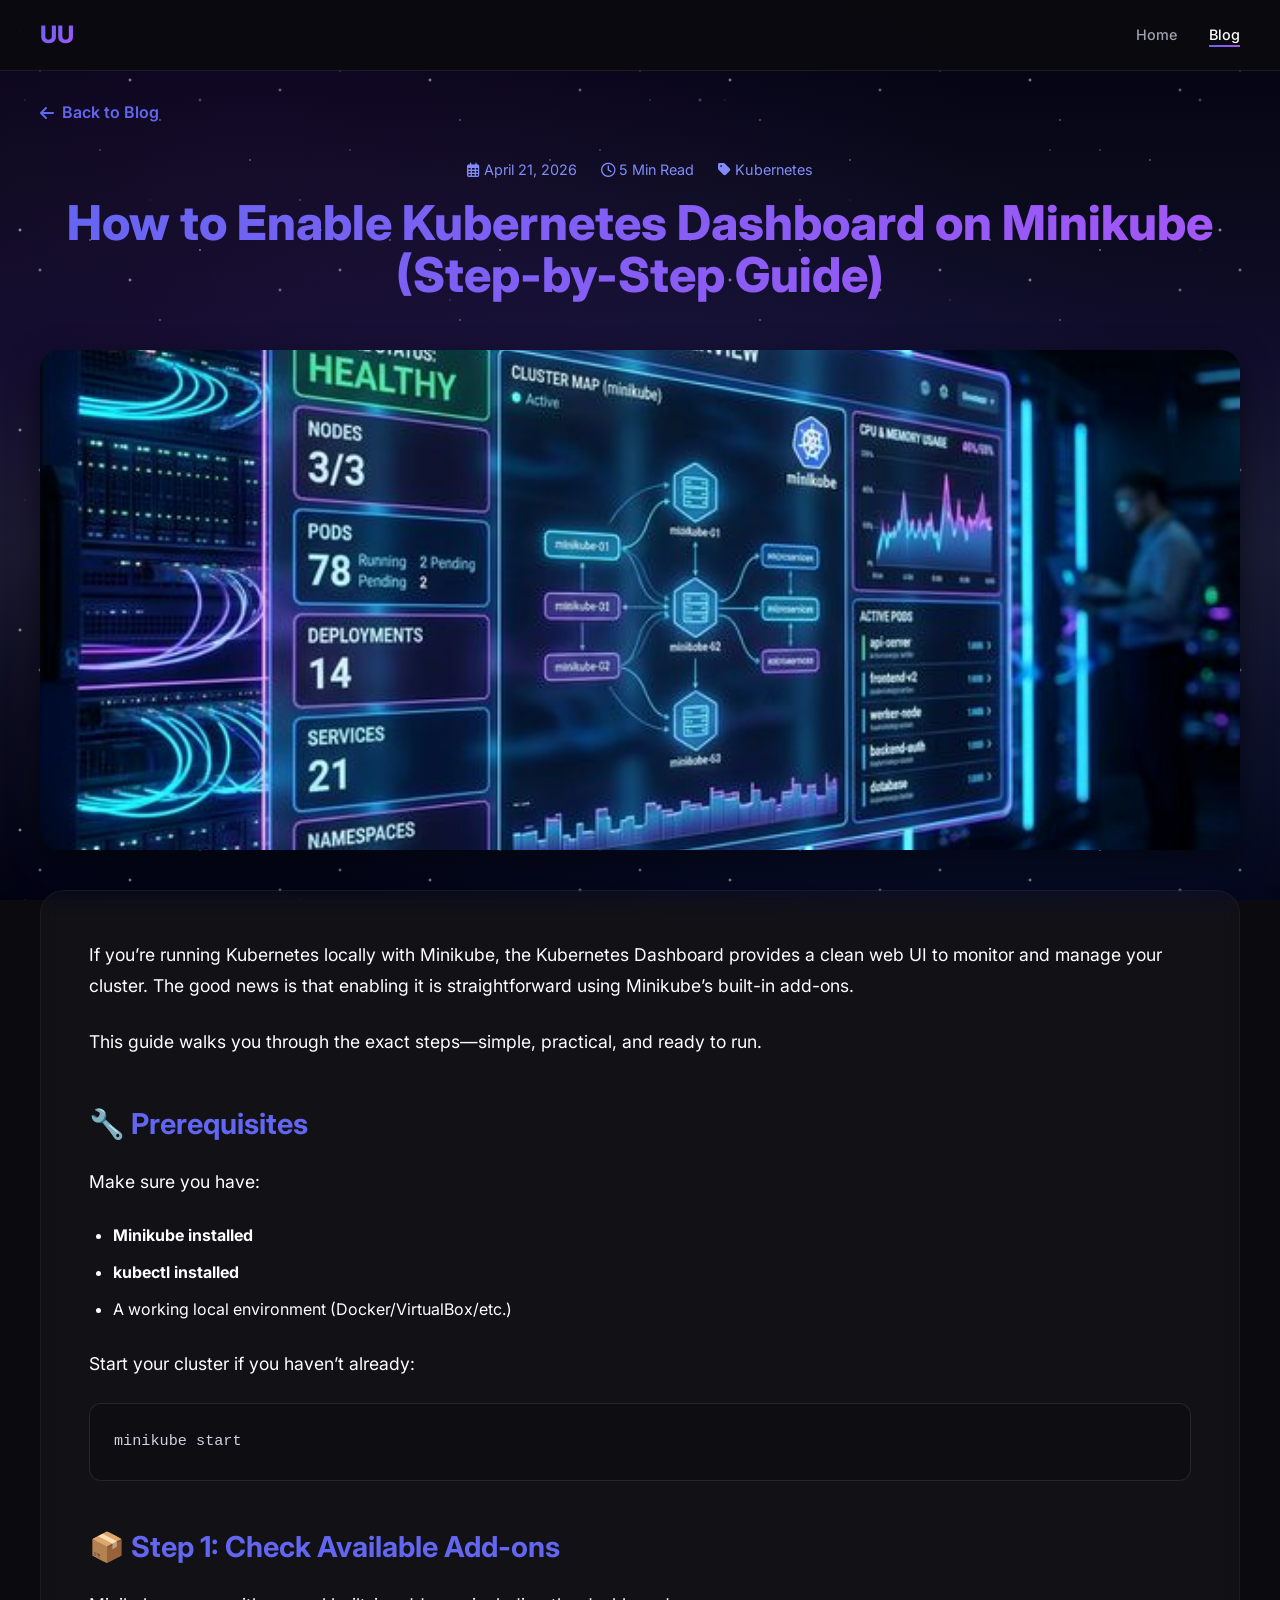
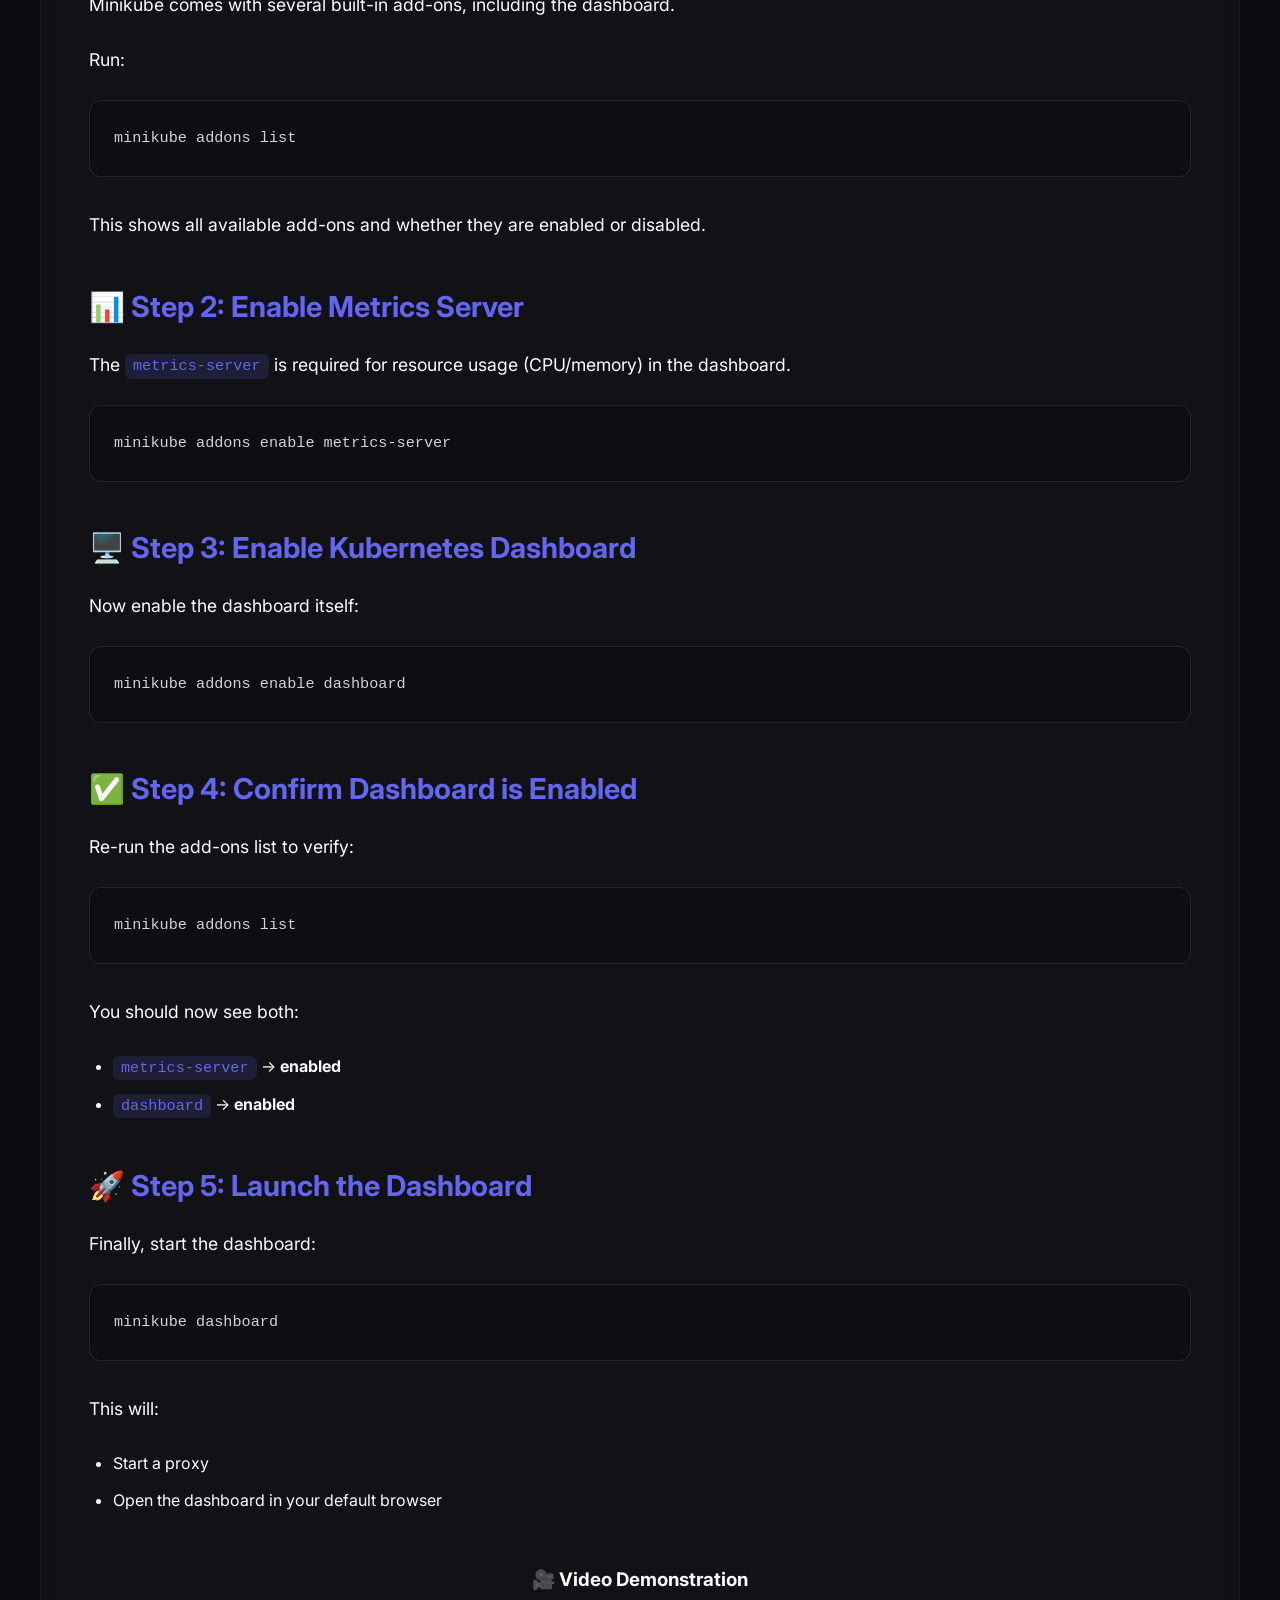
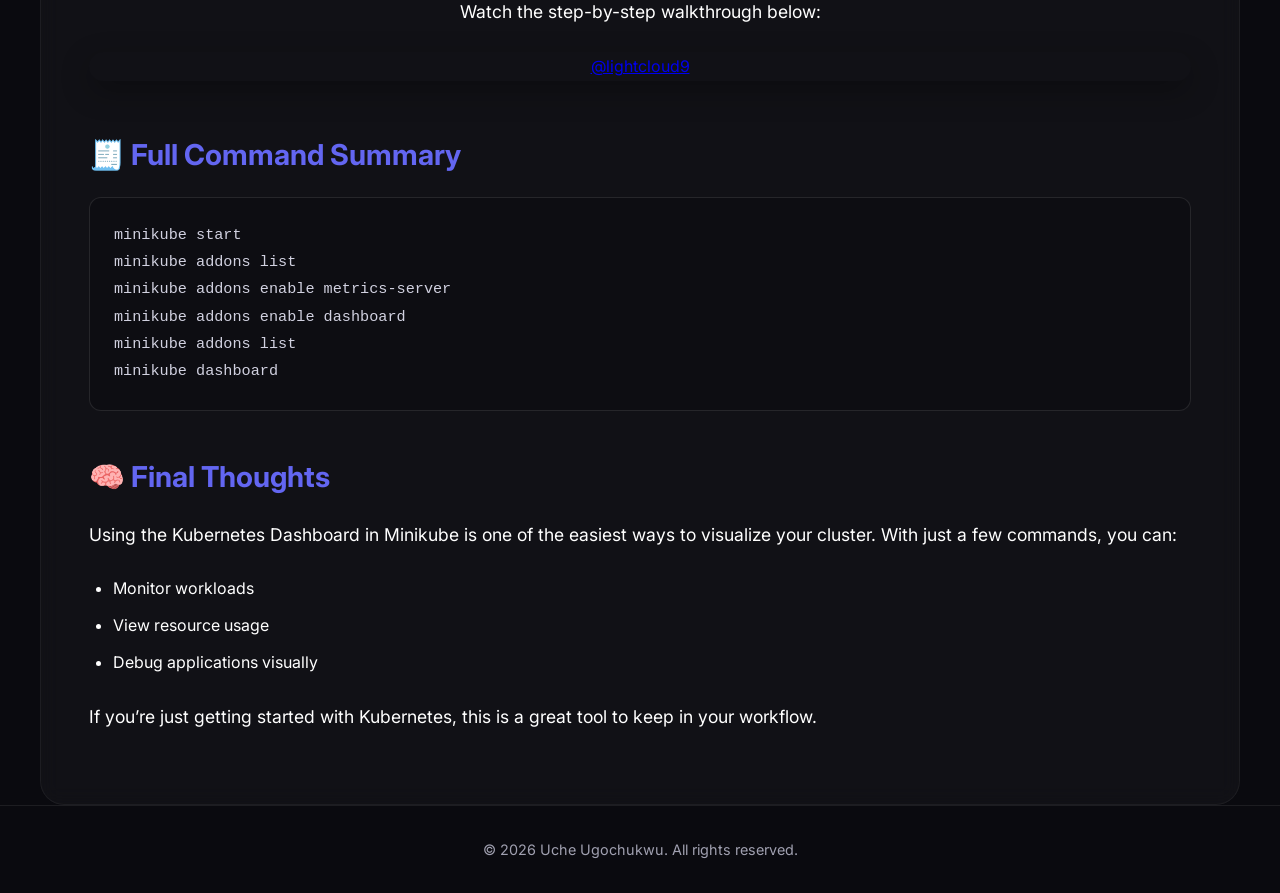
==== commit efc1af78: "Embed TikTok video directly in Kubernetes blog post" ====
--- a/blog/kubernetes-dashboard-minikube.html
+++ b/blog/kubernetes-dashboard-minikube.html
@@ -202,12 +202,12 @@
                     <li>Open the dashboard in your default browser</li>
                 </ul>
 
-                <div class="video-box">
+                <div class="video-box" style="border: none; background: transparent; padding: 0;">
                     <h3>🎥 Video Demonstration</h3>
-                    <p>Check out this short video walkthrough showing these steps in action!</p>
-                    <a href="https://www.tiktok.com/@lightcloud9/video/7619364227601435926?is_from_webapp=1&sender_device=pc&web_id=7511774619469268485" target="_blank" class="btn btn-primary">
-                        <i class="fab fa-tiktok"></i> Watch on TikTok
-                    </a>
+                    <p>Watch the step-by-step walkthrough below:</p>
+                    <div style="display: flex; justify-content: center; margin-top: 1.5rem; border-radius: 20px; overflow: hidden; box-shadow: 0 10px 30px rgba(0,0,0,0.3);">
+                        <blockquote class="tiktok-embed" cite="https://www.tiktok.com/@lightcloud9/video/7619364227601435926" data-video-id="7619364227601435926" style="max-width: 605px;min-width: 325px;" > <section> <a target="_blank" title="@lightcloud9" href="https://www.tiktok.com/@lightcloud9?refer=embed">@lightcloud9</a> </section> </blockquote> <script async src="https://www.tiktok.com/embed.js"></script>
+                    </div>
                 </div>
 
                 <h2>🧾 Full Command Summary</h2>
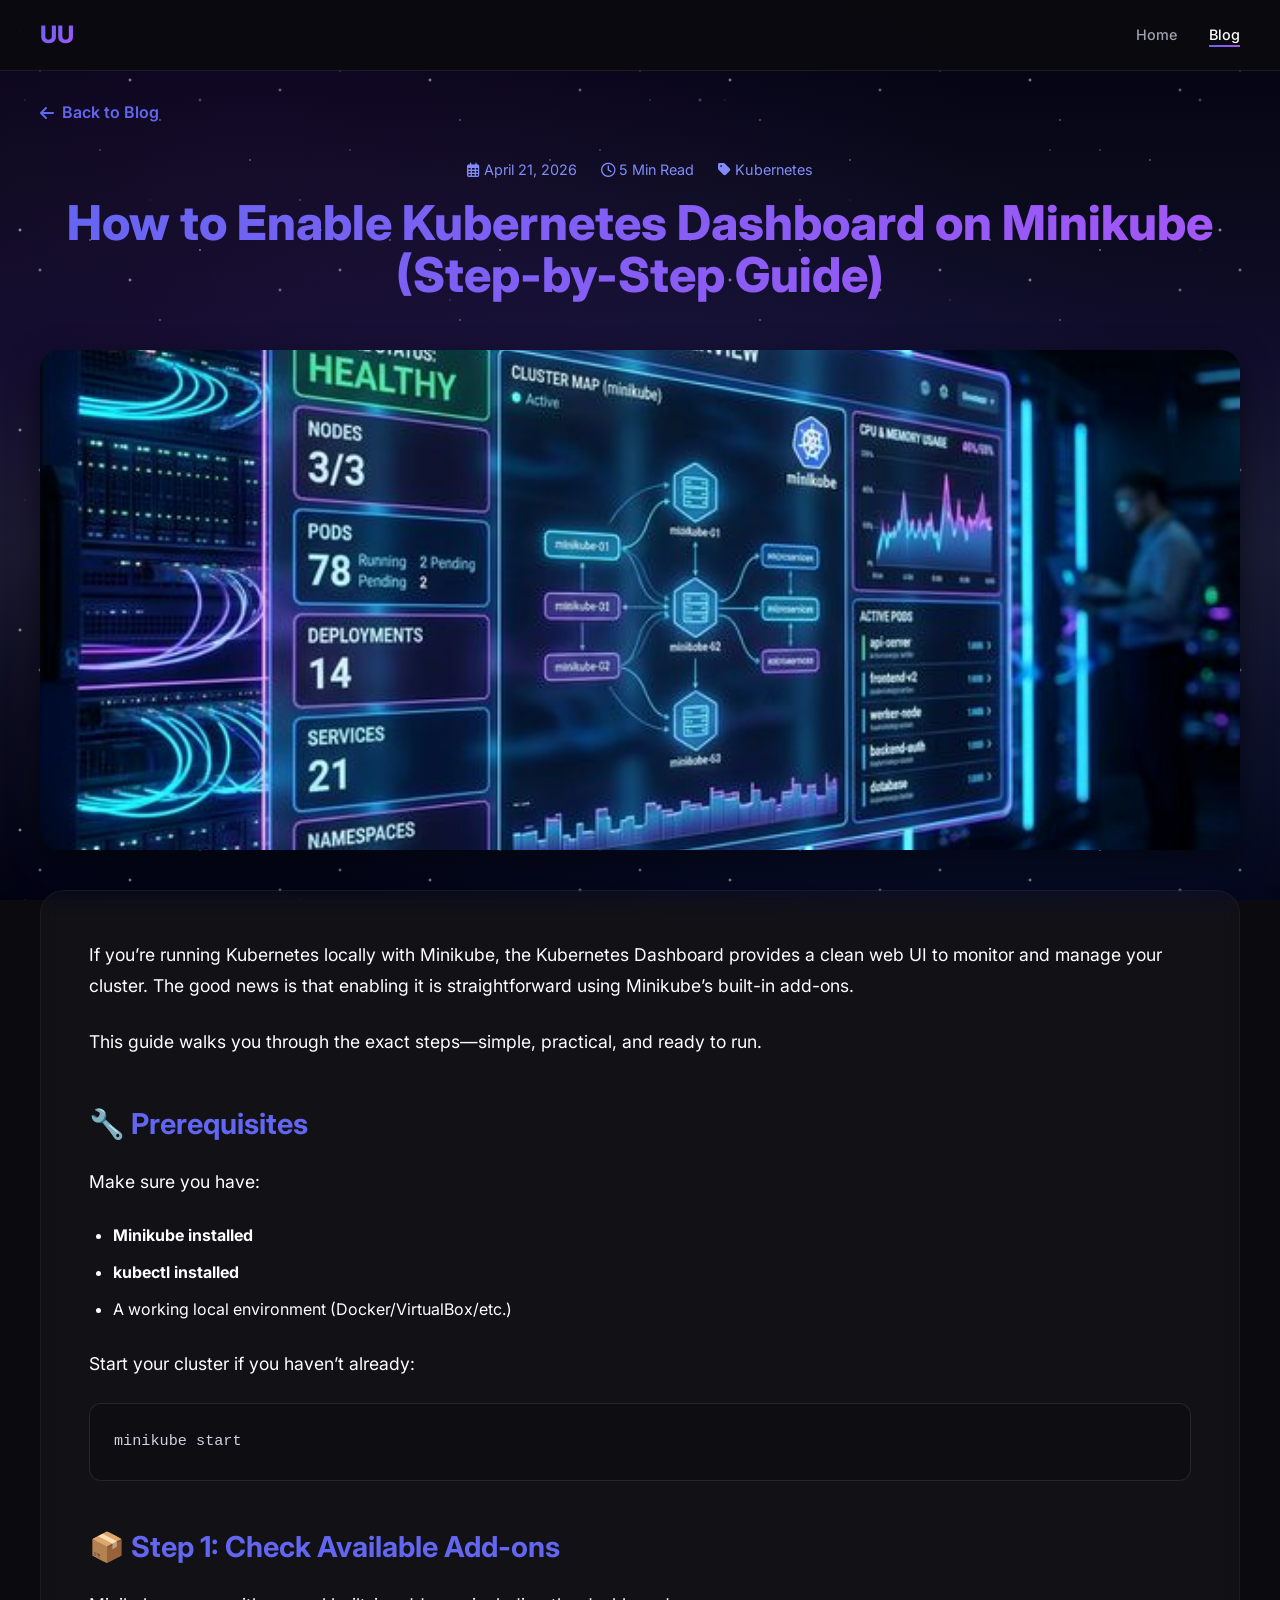
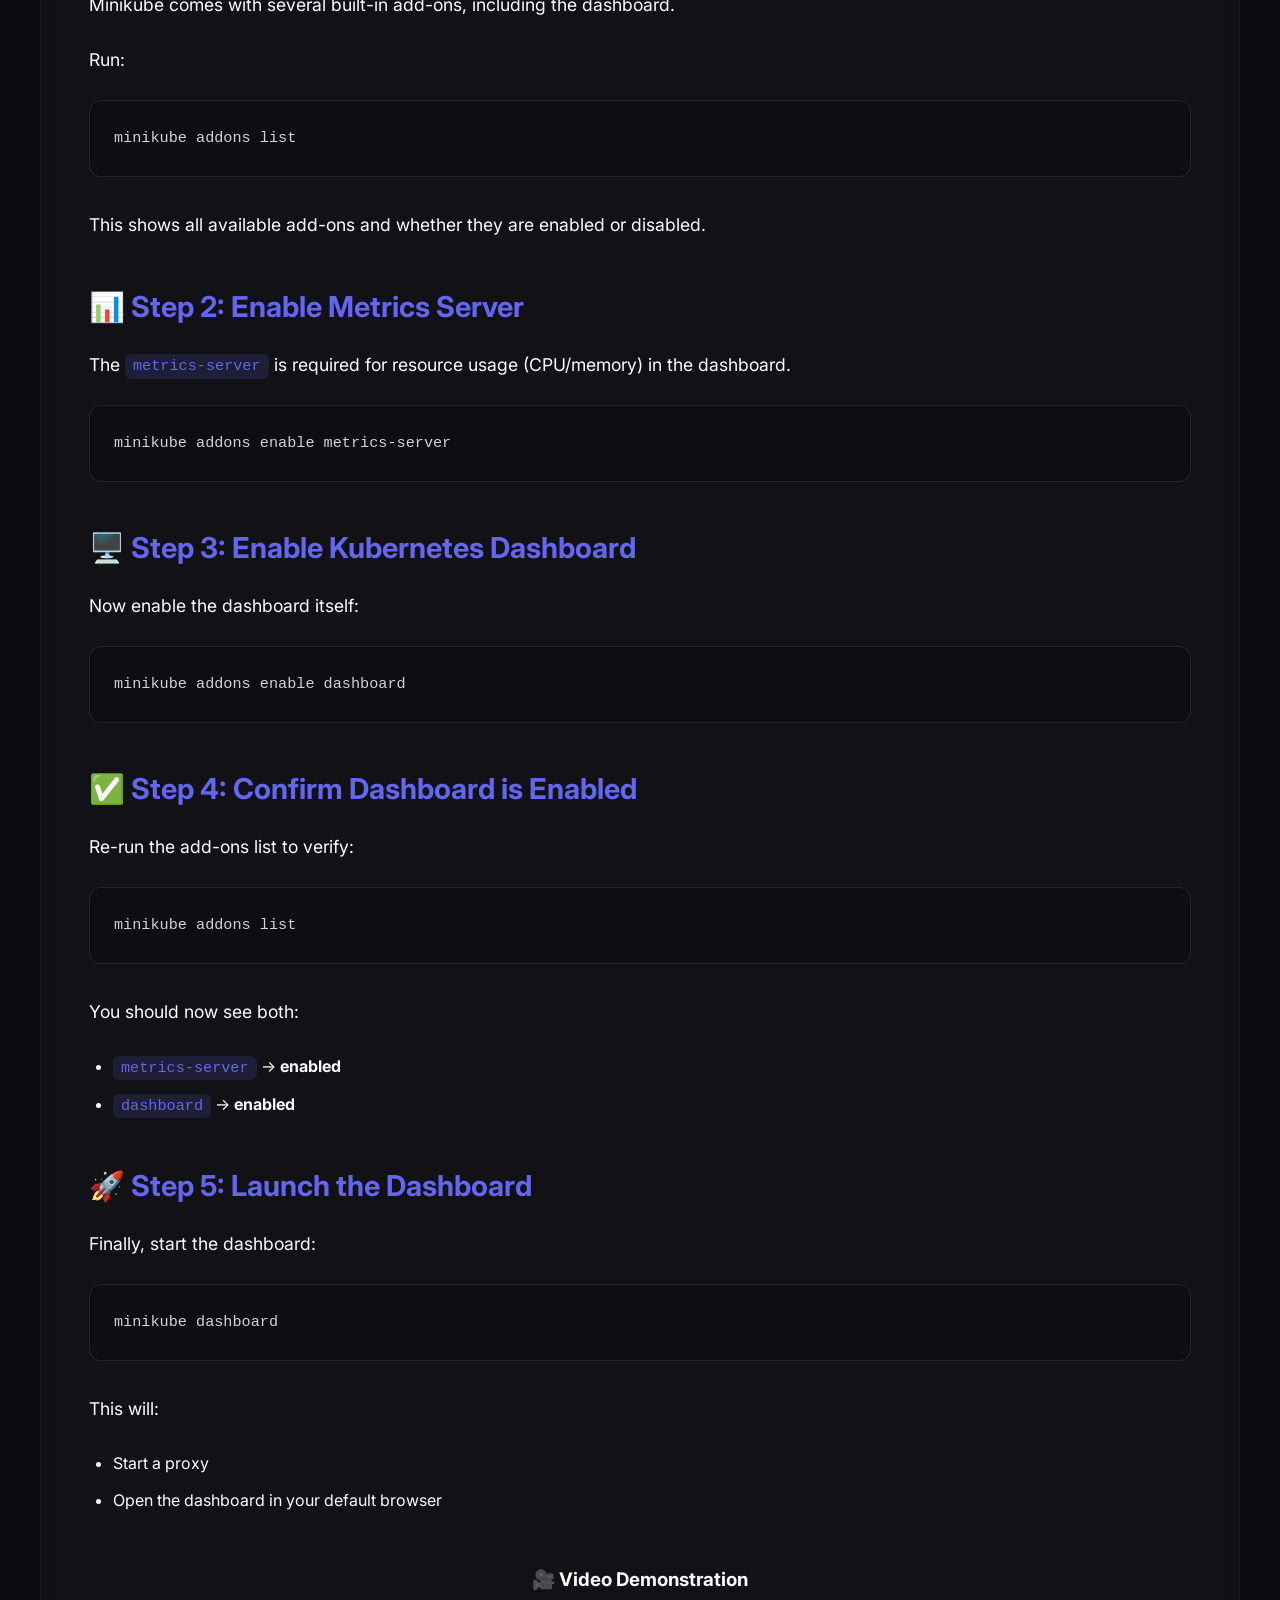
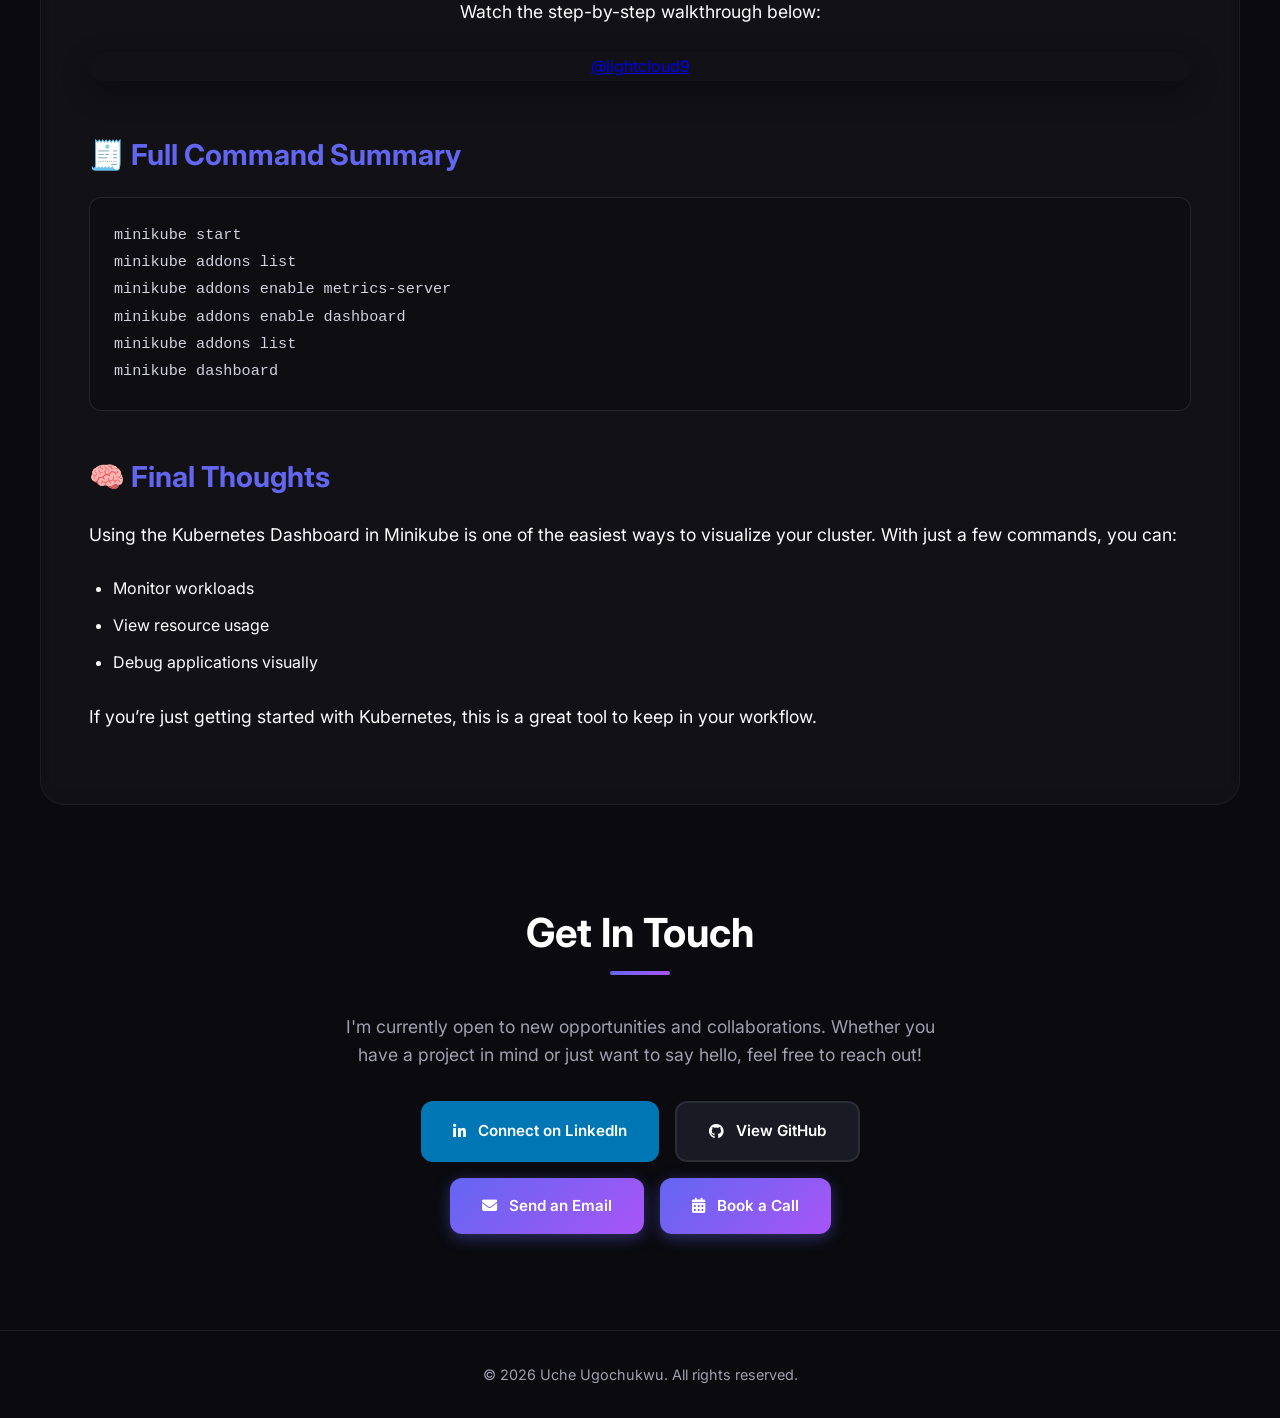
==== commit c2cde334: "Add contact section to blog post footer" ====
--- a/blog/kubernetes-dashboard-minikube.html
+++ b/blog/kubernetes-dashboard-minikube.html
@@ -9,6 +9,27 @@
     <link rel="stylesheet" href="../styles.css">
     <link href="https://fonts.googleapis.com/css2?family=Inter:wght@300;400;500;600;700;800&display=swap" rel="stylesheet">
     <link rel="stylesheet" href="https://cdnjs.cloudflare.com/ajax/libs/font-awesome/6.4.0/css/all.min.css">
+    
+    <!-- Blog Post Structured Data for LLMs -->
+    <script type="application/ld+json">
+    {
+      "@context": "https://schema.org",
+      "@type": "TechArticle",
+      "headline": "How to Enable Kubernetes Dashboard on Minikube (Step-by-Step Guide)",
+      "description": "Learn how to enable and access the Kubernetes Dashboard UI on Minikube using built-in add-ons. Full step-by-step guide with commands.",
+      "image": "https://ucheugochukwu.site/assets/blog-images/kubernetes-dashboard.png",
+      "author": {
+        "@type": "Person",
+        "name": "Uche Ugochukwu"
+      },
+      "datePublished": "2026-04-21",
+      "keywords": "Kubernetes, Minikube, Dashboard, DevOps, Cloud Computing",
+      "publisher": {
+        "@type": "Person",
+        "name": "Uche Ugochukwu"
+      }
+    }
+    </script>
     <style>
         .blog-post-page {
             padding-top: 100px;
@@ -230,6 +251,32 @@
         </article>
     </main>
 
+    <!-- Contact Section -->
+    <section id="contact" class="contact section">
+        <div class="container">
+            <h2 class="section-title">Get In Touch</h2>
+            <div class="contact-content">
+                <p>I'm currently open to new opportunities and collaborations. Whether you have a project in mind or
+                    just want to say hello, feel free to reach out!</p>
+                <div class="contact-links">
+                    <a href="https://www.linkedin.com/in/uche-u-327735190/" target="_blank"
+                        class="contact-btn linkedin">
+                        <i class="fab fa-linkedin-in"></i> Connect on LinkedIn
+                    </a>
+                    <a href="https://github.com/Sosthenes-arch" target="_blank" class="contact-btn github">
+                        <i class="fab fa-github"></i> View GitHub
+                    </a>
+                    <a href="#" id="email-contact" class="contact-btn email">
+                        <i class="fas fa-envelope"></i> Send an Email
+                    </a>
+                    <a href="https://calendly.com/usosthenes/30min" target="_blank" class="contact-btn consultation-btn">
+                        <i class="fas fa-calendar-alt"></i> Book a Call
+                    </a>
+                </div>
+            </div>
+        </div>
+    </section>
+
     <!-- Footer -->
     <footer class="footer">
         <div class="container">
